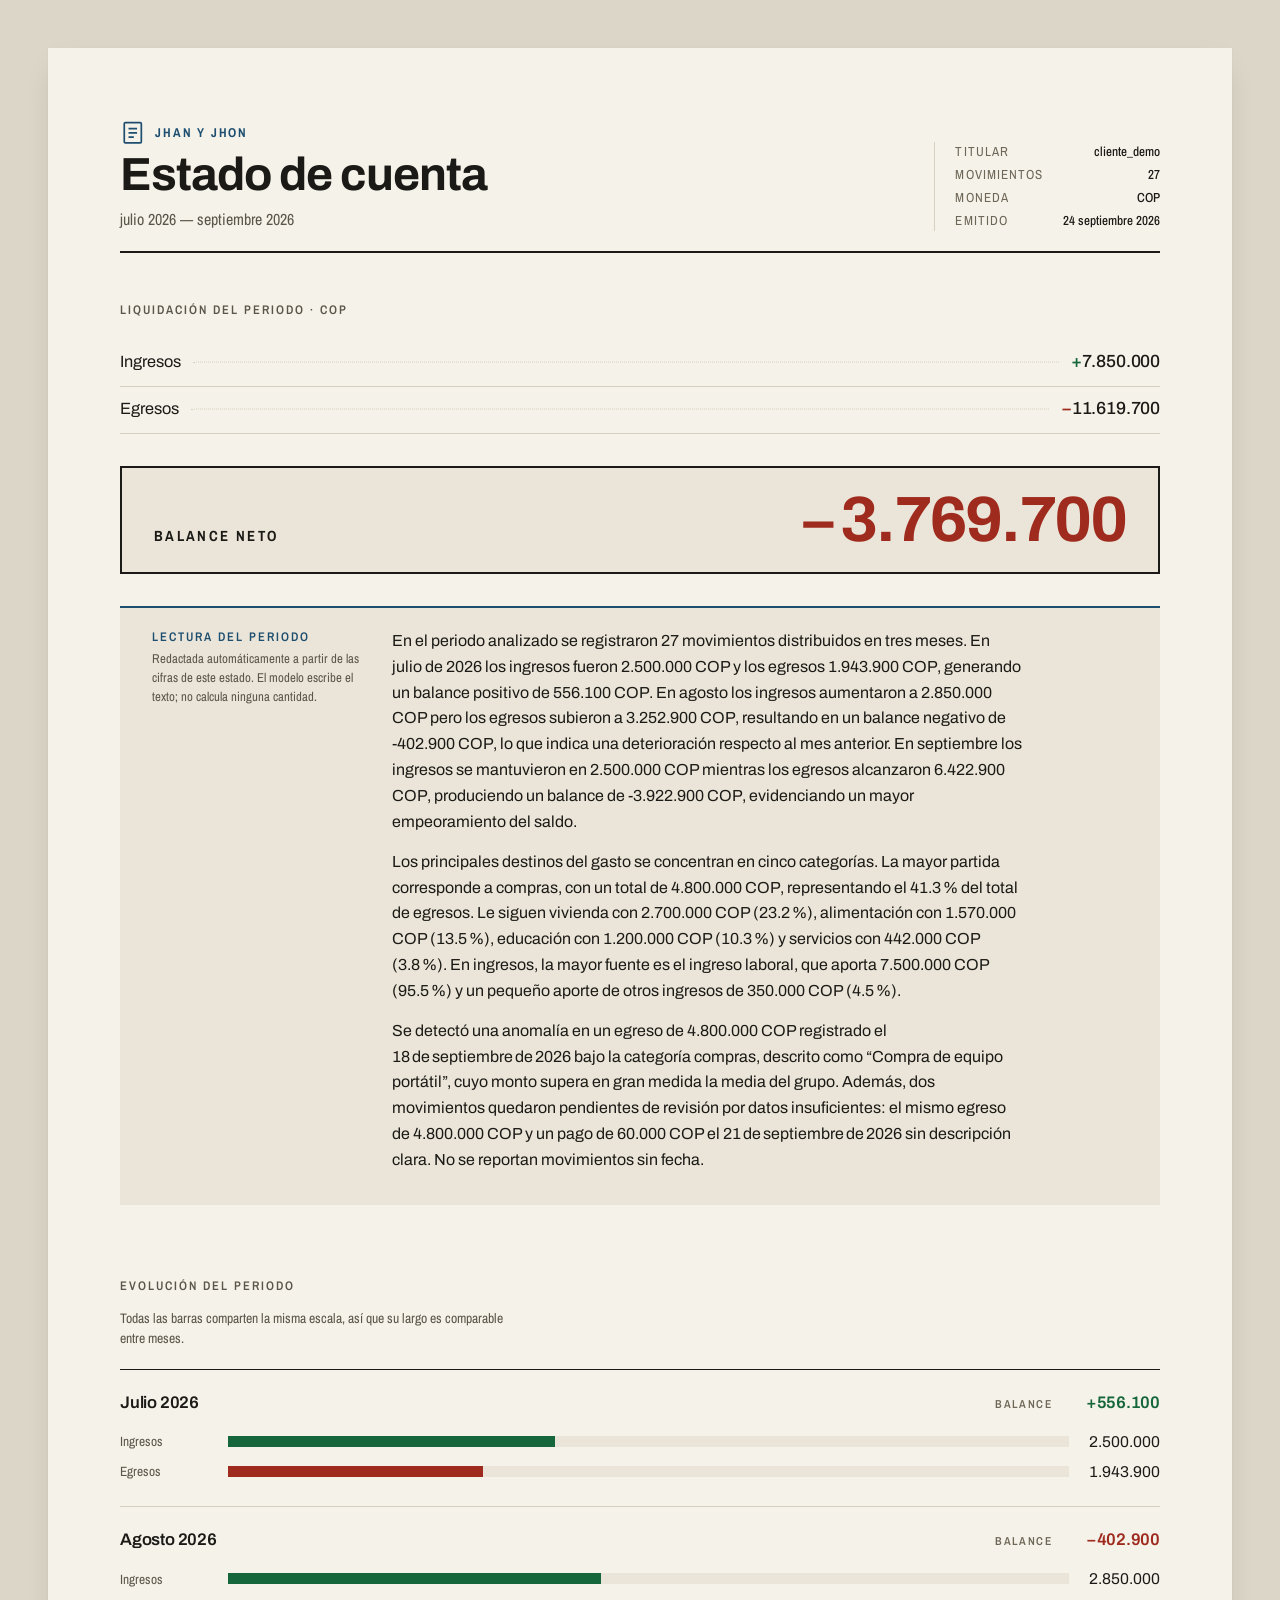
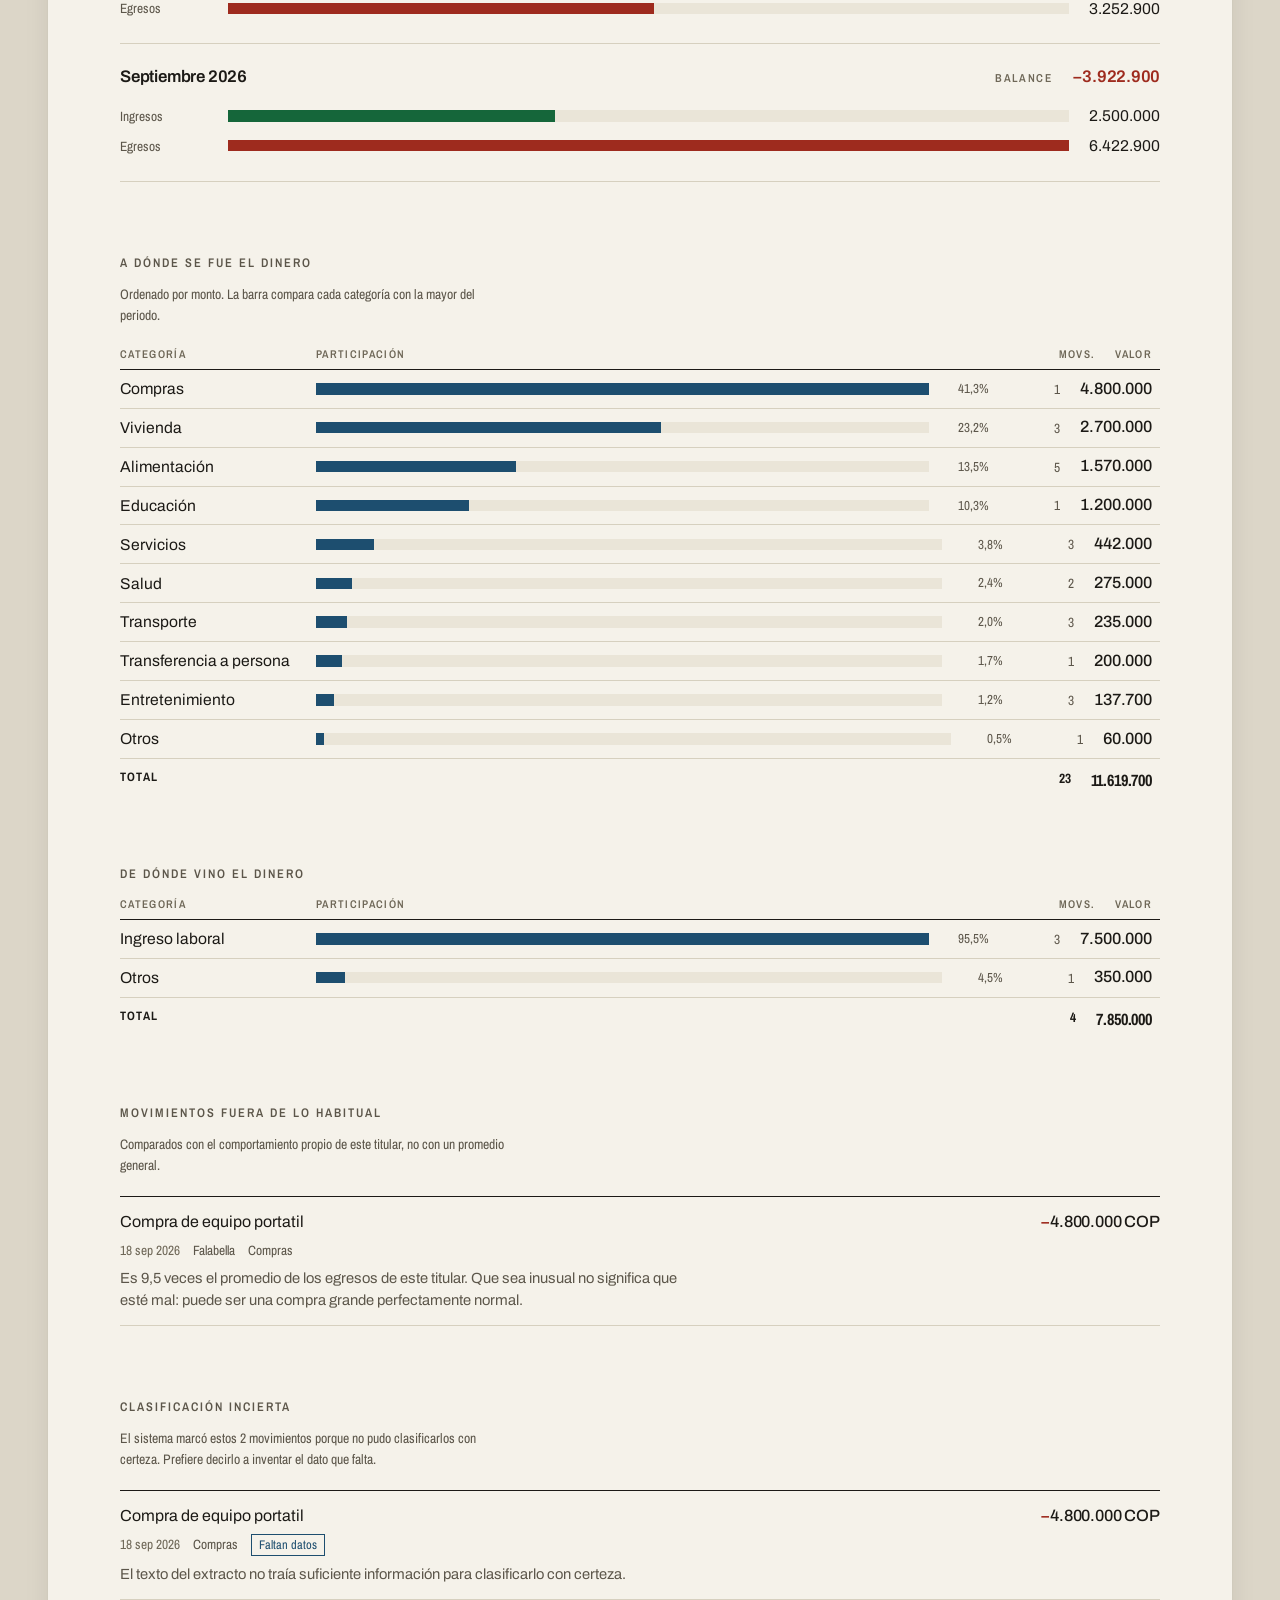
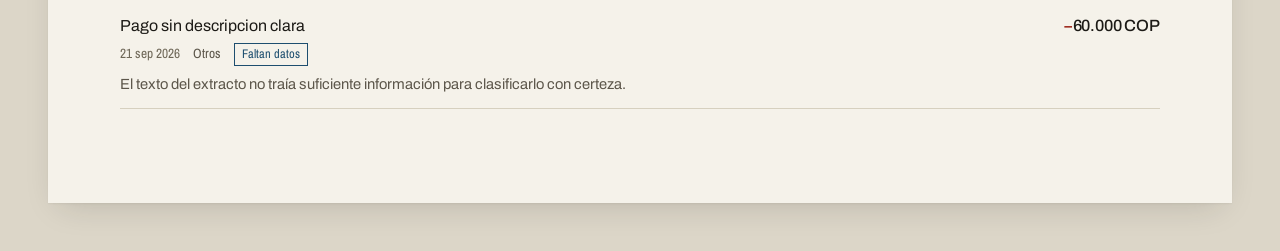
==== dashboard/index.html @ c342ce9b "Frontend con demo" ====
<!DOCTYPE html>
<html lang="es">
<head>
<meta charset="utf-8">
<meta name="viewport" content="width=device-width, initial-scale=1, viewport-fit=cover">
<title>Estado de cuenta · Jhan y Jhon</title>
<link rel="preconnect" href="https://fonts.googleapis.com">
<link rel="preconnect" href="https://fonts.gstatic.com" crossorigin>
<link href="https://fonts.googleapis.com/css2?family=Archivo:wght@400;500;600;700&family=Archivo+Narrow:wght@400;500;600;700&display=swap" rel="stylesheet">
<style>
:root{
  /* Papel y tinta: el mundo de la factura impresa */
  --papel:        #F5F2EA;
  --papel-banda:  #EAE5D8;
  --papel-borde:  #D6D0BF;
  --tinta:        #1C1A16;
  --tinta-media:  #5C564A;
  --tinta-suave:  #6E6757;
  --sello:        #1D4E6F;
  --escritorio:   #DCD6C8;

  /* Semántica del movimiento. Nunca va sola: siempre con signo. */
  --ingreso:      #15663A;
  --egreso:       #9E2B1E;

  --sombra-hoja: 0 1px 2px rgba(28,26,22,.06), 0 12px 32px -12px rgba(28,26,22,.18);

  --serie: 'Archivo', system-ui, sans-serif;
  --estrecha: 'Archivo Narrow', 'Archivo', system-ui, sans-serif;

  --paso-1: .75rem;
  --paso-2: 1.25rem;
  --paso-3: 2rem;
  --paso-4: 3rem;
  --paso-5: 4.5rem;
}

*,*::before,*::after{ box-sizing:border-box; }

.sr{
  position:absolute; width:1px; height:1px;
  padding:0; margin:-1px; overflow:hidden;
  clip:rect(0 0 0 0); white-space:nowrap; border:0;
}

html{ -webkit-text-size-adjust:100%; }

body{
  margin:0;
  background:var(--escritorio);
  color:var(--tinta);
  font-family:var(--serie);
  font-size:16px;
  line-height:1.5;
  font-variant-numeric:tabular-nums;
  -webkit-font-smoothing:antialiased;
}

/* Superficies del navegador: también son parte del diseño */
::selection{ background:var(--sello); color:var(--papel); }
:focus-visible{ outline:2px solid var(--sello); outline-offset:3px; }
@supports (scrollbar-color: auto){
  html{ scrollbar-color:var(--papel-borde) var(--escritorio); scrollbar-width:thin; }
}

/* ───────────────────────── La hoja ───────────────────────── */

.hoja{
  max-width:74rem;
  margin:0 auto;
  background:var(--papel);
  box-shadow:var(--sombra-hoja);
  padding:var(--paso-4) var(--paso-4) var(--paso-5);
  padding-top:calc(var(--paso-4) + env(safe-area-inset-top, 0px));
}

@media (min-width:60rem){
  body{ padding:var(--paso-4) var(--paso-3); }
  .hoja{ padding:var(--paso-5) var(--paso-5) calc(var(--paso-5) * 1.3); }
}

@media (max-width:40rem){
  .hoja{ padding:var(--paso-3) var(--paso-2) var(--paso-4); }
}

/* ───────────────────── Membrete ───────────────────── */

.membrete{
  display:flex;
  flex-wrap:wrap;
  gap:var(--paso-3);
  justify-content:space-between;
  align-items:flex-end;
  padding-bottom:var(--paso-2);
  border-bottom:2px solid var(--tinta);
}

.membrete__emisor{ min-width:0; }

.membrete__marca{
  display:flex;
  align-items:center;
  gap:.6rem;
  margin:0 0 .35rem;
}

.membrete__sello{
  width:1.6rem; height:1.6rem;
  flex:none;
  color:var(--sello);
}

.membrete__nombre{
  font-family:var(--estrecha);
  font-size:.8rem;
  font-weight:700;
  letter-spacing:.14em;
  text-transform:uppercase;
  color:var(--sello);
  margin:0;
}

.membrete__titulo{
  font-size:clamp(1.9rem, 1.2rem + 2.4vw, 2.9rem);
  font-weight:700;
  letter-spacing:-.022em;
  line-height:1.04;
  margin:0;
  text-wrap:balance;
}

.membrete__periodo{
  font-family:var(--estrecha);
  font-size:1rem;
  color:var(--tinta-media);
  margin:.45rem 0 0;
}

/* Bloque de datos del documento, como el recuadro de una factura real */
.documento{
  display:grid;
  grid-template-columns:auto auto;
  gap:.2rem var(--paso-2);
  font-family:var(--estrecha);
  font-size:.82rem;
  margin:0;
  border-left:1px solid var(--papel-borde);
  padding-left:var(--paso-2);
}

.documento dt{
  color:var(--tinta-suave);
  text-transform:uppercase;
  letter-spacing:.08em;
}

.documento dd{
  margin:0;
  text-align:right;
  font-weight:500;
  font-variant-numeric:tabular-nums;
}

@media (max-width:40rem){
  .membrete{ align-items:flex-start; gap:var(--paso-2); }
  .documento{ border-left:0; padding-left:0; border-top:1px solid var(--papel-borde); padding-top:.75rem; width:100%; grid-template-columns:auto 1fr; }
}

/* ───────────────────── Liquidación ───────────────────── */

.liquidacion{
  margin-top:var(--paso-4);
}

.liquidacion__titulo{
  font-family:var(--estrecha);
  font-size:.78rem;
  font-weight:600;
  letter-spacing:.16em;
  text-transform:uppercase;
  color:var(--tinta-media);
  margin:0 0 var(--paso-2);
}

.renglon{
  display:flex;
  align-items:baseline;
  gap:.75rem;
  padding:.62rem 0;
  border-bottom:1px solid var(--papel-borde);
}

.renglon__concepto{
  font-size:1.02rem;
  flex:none;
}

.renglon__guia{
  flex:1 1 auto;
  min-width:1.5rem;
  border-bottom:1px dotted var(--papel-borde);
  transform:translateY(-.28em);
}

.renglon__monto{
  flex:none;
  font-variant-numeric:tabular-nums;
  font-size:1.1rem;
  font-weight:500;
  letter-spacing:-.01em;
  white-space:nowrap;
}

.renglon__n{
  font-family:var(--estrecha);
  font-size:.78rem;
  color:var(--tinta-suave);
  flex:none;
}

.signo{ font-weight:600; }
.monto--ingreso .signo{ color:var(--ingreso); }
.monto--egreso  .signo{ color:var(--egreso); }

/* La caja del total: el gesto monumental de la factura */
.total{
  margin-top:var(--paso-3);
  border:2.5px solid var(--tinta);
  background:var(--papel-banda);
  padding:var(--paso-2) var(--paso-3);
  display:flex;
  flex-wrap:wrap;
  align-items:baseline;
  justify-content:space-between;
  gap:.5rem var(--paso-3);
}

.total__etiqueta{
  font-family:var(--estrecha);
  font-size:.92rem;
  font-weight:700;
  letter-spacing:.16em;
  text-transform:uppercase;
  margin:0;
}

.total__cifra{
  font-size:clamp(2.4rem, 1.2rem + 4.4vw, 4rem);
  font-weight:700;
  letter-spacing:-.035em;
  line-height:1;
  font-variant-numeric:tabular-nums;
  white-space:nowrap;
  margin:0;
}

.total__cifra .signo{ margin-right:.06em; }
.total--positivo .total__cifra{ color:var(--ingreso); }
.total--negativo .total__cifra{ color:var(--egreso); }

.total__nota{
  flex-basis:100%;
  font-family:var(--estrecha);
  font-size:.84rem;
  color:var(--tinta-media);
  margin:.35rem 0 0;
}

@media (max-width:40rem){
  .total{ padding:var(--paso-2); }
  .renglon__concepto{ font-size:.95rem; }
  .renglon__monto{ font-size:1rem; }
}

/* Muy estrecho: la cifra no cabe junto a su etiqueta, así que se apila a
   propósito en vez de envolver y quedar empujada a la derecha. */
@media (max-width:30rem){
  .total{ flex-direction:column; align-items:flex-start; gap:.35rem; }
  .renglon__n{ display:none; }
}

/* ───────────────────── Desglose por categoría ───────────────────── */

.bloque{ margin-top:var(--paso-5); }

.bloque__titulo{
  font-family:var(--estrecha);
  font-size:.78rem;
  font-weight:600;
  letter-spacing:.16em;
  text-transform:uppercase;
  color:var(--tinta-media);
  margin:0 0 var(--paso-1);
}

.bloque__nota{
  font-family:var(--estrecha);
  font-size:.86rem;
  color:var(--tinta-media);
  margin:0 0 var(--paso-2);
  max-width:64ch;
}

.detalle{ --cols:minmax(7.5rem,11rem) 1fr 3.2rem auto; }

/* Encabezado de columnas: el recurso con el que una factura evita repetir la
   unidad en cada renglón. */
.detalle__encabezado{
  display:grid;
  grid-template-columns:var(--cols);
  align-items:end;
  column-gap:var(--paso-2);
  padding:0 .5rem .4rem 0;
  border-bottom:1px solid var(--tinta);
  font-family:var(--estrecha);
  font-size:.7rem;
  font-weight:600;
  letter-spacing:.12em;
  text-transform:uppercase;
  color:var(--tinta-suave);
}

.detalle__encabezado span:nth-child(3),
.detalle__encabezado span:nth-child(4){ text-align:right; }

.detalle__fila{
  display:grid;
  grid-template-columns:var(--cols);
  align-items:center;
  column-gap:var(--paso-2);
  padding:.42rem .5rem;
  padding-left:0;
  border-bottom:1px solid var(--papel-borde);
  transition:background-color .12s ease-out;
}

.detalle__fila:hover{ background:var(--papel-banda); }

.detalle__nombre{
  font-size:.98rem;
  min-width:0;
  overflow-wrap:break-word;
}

.detalle__medida{
  display:flex;
  align-items:center;
  gap:.6rem;
  min-width:0;
}

/* Barra impresa: extremos rectos, tinta sólida. Una factura no redondea. */
.barra{
  flex:1 1 auto;
  height:.72rem;
  background:var(--papel-banda);
  min-width:2rem;
}

.barra__relleno{
  display:block;
  height:100%;
  background:var(--sello);
}

.detalle__pct{
  font-family:var(--estrecha);
  font-size:.82rem;
  color:var(--tinta-media);
  font-variant-numeric:tabular-nums;
  flex:none;
  width:3.2rem;
  text-align:right;
}

.detalle__n{
  text-align:right;
  font-family:var(--estrecha);
  font-size:.84rem;
  color:var(--tinta-media);
  font-variant-numeric:tabular-nums;
}

.detalle__monto{
  text-align:right;
  white-space:nowrap;
  font-variant-numeric:tabular-nums;
  font-size:1.02rem;
  font-weight:500;
  letter-spacing:-.01em;
}

.detalle__total{
  display:grid;
  grid-template-columns:var(--cols);
  column-gap:var(--paso-2);
  padding:.6rem .5rem 0 0;
  font-family:var(--estrecha);
  font-weight:700;
  letter-spacing:.1em;
  text-transform:uppercase;
  font-size:.76rem;
}

.detalle__total span:nth-child(3){
  text-align:right;
  font-variant-numeric:tabular-nums;
  letter-spacing:0;
  font-size:.84rem;
}

.detalle__total span:last-child{
  text-align:right;
  font-variant-numeric:tabular-nums;
  letter-spacing:-.01em;
  text-transform:none;
  font-size:1.02rem;
}

@media (max-width:48rem){
  .detalle{ --cols:1fr auto; }
  .detalle__encabezado span:nth-child(2),
  .detalle__encabezado span:nth-child(3){ display:none; }
  .detalle__fila{ row-gap:.35rem; padding:.55rem .5rem .55rem 0; }
  .detalle__medida{ grid-column:1 / -1; order:3; }
  .detalle__nombre{ order:1; }
  .detalle__monto{ order:2; }
  .detalle__n{ display:none; }
  .detalle__total span:nth-child(2),
  .detalle__total span:nth-child(3){ display:none; }
}

/* ───────────────── Lectura redactada por el modelo ───────────────── */

.lectura{
  margin-top:var(--paso-3);
  background:var(--papel-banda);
  border-top:2px solid var(--sello);
  padding:var(--paso-2) var(--paso-3) var(--paso-3);
}

.lectura__titulo{
  font-family:var(--estrecha);
  font-size:.78rem;
  font-weight:600;
  letter-spacing:.16em;
  text-transform:uppercase;
  color:var(--sello);
  margin:0 0 .15rem;
}

.lectura__origen{
  font-family:var(--estrecha);
  font-size:.8rem;
  color:var(--tinta-media);
  margin:0 0 var(--paso-2);
  max-width:70ch;
}

.lectura__cuerpo p{
  margin:0 0 .85rem;
  max-width:70ch;
  line-height:1.62;
}

.lectura__cuerpo p:last-child{ margin-bottom:0; }

/* El texto se queda en su medida de lectura; el encabezado ocupa la columna
   que sobra en vez de dejar media banda vacía. */
@media (min-width:60rem){
  .lectura{
    display:grid;
    grid-template-columns:13rem 1fr;
    /* La tercera fila absorbe el alto sobrante: sin ella la nota de
       procedencia se separa de su título al estirarse el cuerpo. */
    grid-template-rows:auto auto 1fr;
    column-gap:var(--paso-3);
  }
  .lectura__titulo{ grid-column:1; grid-row:1; }
  .lectura__origen{ grid-column:1; grid-row:2; margin-bottom:0; }
  .lectura__cuerpo{ grid-column:2; grid-row:1 / -1; }
}

@media (max-width:40rem){
  .lectura{ padding:var(--paso-2); }
}

/* ───────────────── Lo que conviene revisar ───────────────── */

.marcado{
  border-top:1px solid var(--tinta);
}

.marcado__item{
  display:grid;
  grid-template-columns:1fr auto;
  gap:.3rem var(--paso-2);
  padding:.85rem 0;
  border-bottom:1px solid var(--papel-borde);
}

.marcado__desc{
  font-size:1rem;
  margin:0;
  min-width:0;
  overflow-wrap:break-word;
}

.marcado__monto{
  font-variant-numeric:tabular-nums;
  font-size:1.02rem;
  font-weight:500;
  white-space:nowrap;
  text-align:right;
  letter-spacing:-.01em;
}

.marcado__monto--ingreso .signo{ color:var(--ingreso); }
.marcado__monto--egreso .signo{ color:var(--egreso); }

.marcado__meta{
  grid-column:1 / -1;
  display:flex;
  flex-wrap:wrap;
  align-items:baseline;
  gap:.35rem .8rem;
  font-family:var(--estrecha);
  font-size:.84rem;
  color:var(--tinta-media);
}

.marcado__fecha{
  font-variant-numeric:tabular-nums;
  color:var(--tinta-suave);
}

.motivo{
  display:inline-block;
  border:1px solid var(--sello);
  color:var(--sello);
  padding:.06rem .45rem;
  font-size:.78rem;
  line-height:1.5;
}

.marcado__razon{
  grid-column:1 / -1;
  margin:.15rem 0 0;
  font-size:.92rem;
  color:var(--tinta-media);
  max-width:70ch;
}

/* ───────────────────── Evolución por periodo ───────────────────── */

.evolucion{ border-top:1px solid var(--tinta); }

.periodo{
  padding:var(--paso-2) 0;
  border-bottom:1px solid var(--papel-borde);
}

.periodo__cab{
  display:flex;
  flex-wrap:wrap;
  align-items:baseline;
  justify-content:space-between;
  gap:.3rem var(--paso-2);
  margin-bottom:.7rem;
}

.periodo__mes{
  font-size:1.05rem;
  font-weight:600;
  letter-spacing:-.012em;
  margin:0;
  text-transform:capitalize;
}

.periodo__balance{
  margin:0;
  font-variant-numeric:tabular-nums;
  font-size:1.05rem;
  font-weight:600;
  letter-spacing:-.015em;
  white-space:nowrap;
}

.periodo__balance small{
  font-family:var(--estrecha);
  font-size:.72rem;
  font-weight:600;
  letter-spacing:.12em;
  text-transform:uppercase;
  color:var(--tinta-suave);
  margin-right:.5rem;
}

/* Ancho fijo para la cifra: sin esto la etiqueta BALANCE se desplaza de un mes
   a otro según cuántos dígitos tenga el número. */
.periodo__cifra{
  display:inline-block;
  min-width:10ch;
  text-align:right;
}

.periodo__balance--positivo{ color:var(--ingreso); }
.periodo__balance--negativo{ color:var(--egreso); }

.periodo__linea{
  display:grid;
  grid-template-columns:5.5rem 1fr auto;
  align-items:center;
  column-gap:var(--paso-2);
  padding:.2rem 0;
}

.periodo__etiqueta{
  font-family:var(--estrecha);
  font-size:.84rem;
  color:var(--tinta-media);
}

.periodo__valor{
  font-variant-numeric:tabular-nums;
  font-size:.98rem;
  white-space:nowrap;
  text-align:right;
}

.barra__relleno--ingreso{ background:var(--ingreso); }
.barra__relleno--egreso{ background:var(--egreso); }

@media (max-width:34rem){
  .periodo__linea{ grid-template-columns:4.4rem 1fr auto; column-gap:.7rem; }
  .periodo__valor{ font-size:.9rem; }
  .periodo__etiqueta{ font-size:.78rem; }
}

/* ───────────────────── Estados ───────────────────── */

.aviso{
  max-width:44rem;
  margin:var(--paso-5) auto;
  background:var(--papel);
  border:1px solid var(--papel-borde);
  border-top:3px solid var(--sello);
  padding:var(--paso-3);
  box-shadow:var(--sombra-hoja);
}

.aviso h2{
  font-size:1.15rem;
  margin:0 0 .6rem;
  letter-spacing:-.015em;
}

.aviso p{ margin:0 0 .8rem; color:var(--tinta-media); max-width:68ch; }
.aviso p:last-child{ margin-bottom:0; }

.aviso code{
  font-family:var(--estrecha);
  background:var(--papel-banda);
  border:1px solid var(--papel-borde);
  padding:.14em .45em;
  font-size:.92em;
  white-space:nowrap;
}

.cargando{
  display:flex;
  align-items:center;
  gap:.7rem;
  font-family:var(--estrecha);
  color:var(--tinta-media);
  padding:var(--paso-5) 0;
  justify-content:center;
}

.cargando::before{
  content:"";
  width:.9rem; height:.9rem;
  border:2px solid var(--papel-borde);
  border-top-color:var(--sello);
  border-radius:50%;
  animation:girar .7s linear infinite;
}

@keyframes girar{ to{ transform:rotate(360deg); } }

/* Entrada: un solo momento, desde un estado ya visible */
.hoja{ animation:asentar .5s cubic-bezier(.16,1,.3,1) both; }
@keyframes asentar{
  from{ opacity:.4; transform:translateY(6px); }
  to{ opacity:1; transform:none; }
}

@media (prefers-reduced-motion:reduce){
  *,*::before,*::after{ animation-duration:.01ms !important; animation-iteration-count:1 !important; transition-duration:.01ms !important; }
}
</style>
</head>
<body>
<!--
  THESIS: El estado de cuenta como la factura mensual que el titular ya sabe leer.
  Rechaza la rejilla de tarjetas de KPI flotantes y la dona de categorías.
  OWN-WORLD: Papel cálido sobre escritorio, tinta oficial, sello azul de membrete,
  cajas reguladas con guías punteadas, Archivo y Archivo Narrow, cifras tabulares,
  caja del total con borde grueso.
  STORY: El titular ve la aritmética del periodo resolverse en un balance, luego a
  dónde se fue el dinero, y por último qué no pudo clasificar el sistema.
  FIRST VIEWPORT: Membrete con titular y periodo sobre regla gruesa; la liquidación
  plantea ingresos menos egresos como resta visible y desemboca en la caja del
  balance a escala monumental.
  FORM: La Factura, candidato 1 de mi lista ordenada, fijado por el usuario sobre el
  candidato 3 del roll; seed 9141aa27.
  FINISH: unreviewed and undocumented is unfinished; this build ends with the finish
  review, the verdict, DESIGN.md, and every shipping raster carrying its provenance
-->

<div id="raiz">
  <p class="cargando">Cargando estado de cuenta…</p>
</div>

<script>
const FORMATO = new Intl.NumberFormat('es-CO', { maximumFractionDigits: 0 });
const MESES = ['enero','febrero','marzo','abril','mayo','junio','julio','agosto','septiembre','octubre','noviembre','diciembre'];

const nombrarPeriodo = (clave) => {
  if (clave === 'sin_fecha') return 'sin fecha';
  const [anio, mes] = clave.split('-');
  return mes ? `${MESES[Number(mes) - 1]} ${anio}` : anio;
};

const rangoPeriodos = (periodos) => {
  const fechados = periodos.filter(p => p.periodo !== 'sin_fecha').map(p => p.periodo).sort();
  if (!fechados.length) return 'Sin periodo fechado';
  const inicio = nombrarPeriodo(fechados[0]);
  const fin = nombrarPeriodo(fechados[fechados.length - 1]);
  return inicio === fin ? inicio : `${inicio} — ${fin}`;
};

const escapar = (valor) => String(valor ?? '').replace(/[&<>"']/g, (c) => (
  { '&':'&amp;', '<':'&lt;', '>':'&gt;', '"':'&quot;', "'":'&#39;' }[c]
));

// Las categorías llegan en el formato del pipeline; aquí se leen en español.
const CATEGORIAS = {
  alimentacion: 'Alimentación',
  transporte: 'Transporte',
  entretenimiento: 'Entretenimiento',
  vivienda: 'Vivienda',
  salud: 'Salud',
  educacion: 'Educación',
  compras: 'Compras',
  servicios: 'Servicios',
  transferencia_persona: 'Transferencia a persona',
  ingreso_laboral: 'Ingreso laboral',
  otros: 'Otros'
};

const nombrarCategoria = (clave) => CATEGORIAS[clave] ?? String(clave ?? '—').replace(/_/g, ' ');

const PORCENTAJE = new Intl.NumberFormat('es-CO', { minimumFractionDigits: 1, maximumFractionDigits: 1 });

/*
  Los motivos llegan con la clave técnica del pipeline. "datos_insuficientes"
  no le dice nada al titular, así que cada uno se traduce a una etiqueta corta
  y a una explicación de qué pasó en realidad.
*/
const MOTIVOS = {
  datos_insuficientes: {
    etiqueta: 'Faltan datos',
    razon: 'El texto del extracto no traía suficiente información para clasificarlo con certeza.'
  },
  moneda_no_especificada: {
    etiqueta: 'Moneda sin especificar',
    razon: 'El movimiento no decía en qué moneda estaba, así que no se asumió ninguna.'
  },
  formato_numerico_ambiguo: {
    etiqueta: 'Monto ambiguo',
    razon: 'El número podía leerse de más de una forma (por ejemplo, si el punto separaba miles o decimales).'
  },
  posible_duplicado: {
    etiqueta: 'Posible repetido',
    razon: 'Aparece otro movimiento casi idéntico en el mismo extracto. No se eliminó ninguno: puede que ambos sean reales.'
  },
  posible_intento_de_manipulacion: {
    etiqueta: 'Texto sospechoso',
    razon: 'El texto contenía instrucciones dirigidas al sistema. Se ignoraron y solo se analizó el movimiento.'
  }
};

const leerMotivos = (cadena) => String(cadena ?? '')
  .split(',')
  .map(m => m.trim())
  .filter(Boolean)
  .map(clave => MOTIVOS[clave] ?? { etiqueta: clave.replace(/_/g, ' '), razon: '' });

const fechaCorta = (iso) => {
  if (!iso) return 'Sin fecha';
  const [anio, mes, dia] = iso.split('-');
  return `${Number(dia)} ${MESES[Number(mes) - 1]?.slice(0, 3) ?? ''} ${anio}`;
};

// La contraparte cambia de campo según el tipo: en un egreso es el
// destinatario, en un ingreso el remitente. El otro campo lleva al titular
// enmascarado, así que elegir mal mostraría asteriscos en media tabla.
const contraparte = (m) => (m.tipo === 'ingreso' ? m.nombre_remitente : m.nombre_destinatario) || m.entidad || null;

const cifra = (monto, signo) => `<span class="signo">${signo}</span>${FORMATO.format(Math.abs(monto))}`;

function renglon(concepto, monto, signo, clase, n) {
  return `
    <div class="renglon">
      <span class="renglon__concepto">${escapar(concepto)}</span>
      ${n != null ? `<span class="renglon__n">${n} ${n === 1 ? 'movimiento' : 'movimientos'}</span>` : ''}
      <span class="renglon__guia" aria-hidden="true"></span>
      <span class="renglon__monto ${clase}">${cifra(monto, signo)}</span>
    </div>`;
}

function liquidacion(total, moneda, sinFecha) {
  const positivo = total.balance >= 0;
  const nota = sinFecha
    ? `${sinFecha} ${sinFecha === 1 ? 'movimiento quedó' : 'movimientos quedaron'} fuera del análisis por periodo: no traen fecha. Sus montos sí están sumados arriba.`
    : '';

  return `
    <section class="liquidacion" aria-labelledby="tit-liquidacion">
      <h2 class="liquidacion__titulo" id="tit-liquidacion">Liquidación del periodo · ${escapar(moneda)}</h2>
      ${renglon('Ingresos', total.ingresos, '+', 'monto--ingreso')}
      ${renglon('Egresos', total.egresos, '−', 'monto--egreso')}
      <div class="total ${positivo ? 'total--positivo' : 'total--negativo'}">
        <h3 class="total__etiqueta">Balance neto</h3>
        <p class="total__cifra">${cifra(total.balance, positivo ? '+' : '−')}</p>
        ${nota ? `<p class="total__nota">${escapar(nota)}</p>` : ''}
      </div>
    </section>`;
}

/*
  Barras de una sola tinta a propósito: las diez categorías se distinguen por su
  nombre, no por color. Diez tonos distintos no codificarían nada que la etiqueta
  no diga ya, y dejarían verde y rojo sin su único significado, que es la
  dirección del movimiento. El ancho es proporcional al mayor del grupo.
*/
function desglose(categorias, titulo, nota, idTitulo) {
  if (!categorias?.length) return '';

  const mayor = Math.max(...categorias.map(c => c.total));
  const suma = categorias.reduce((acc, c) => acc + c.total, 0);

  const filas = categorias.map((c) => {
    const ancho = mayor > 0 ? (c.total / mayor) * 100 : 0;
    const pct = c.porcentaje != null ? `${PORCENTAJE.format(c.porcentaje)}%` : '';
    return `
      <div class="detalle__fila">
        <span class="detalle__nombre">${escapar(nombrarCategoria(c.categoria))}</span>
        <span class="detalle__medida">
          <span class="barra" role="img" aria-label="${escapar(pct)} del total">
            <span class="barra__relleno" style="width:${ancho.toFixed(2)}%"></span>
          </span>
          <span class="detalle__pct">${escapar(pct)}</span>
        </span>
        <span class="detalle__n">${c.n_movimientos}<span class="sr"> ${c.n_movimientos === 1 ? 'movimiento' : 'movimientos'}</span></span>
        <span class="detalle__monto">${FORMATO.format(c.total)}</span>
      </div>`;
  }).join('');

  const totalMovs = categorias.reduce((acc, c) => acc + c.n_movimientos, 0);

  return `
    <section class="bloque" aria-labelledby="${idTitulo}">
      <h2 class="bloque__titulo" id="${idTitulo}">${escapar(titulo)}</h2>
      ${nota ? `<p class="bloque__nota">${escapar(nota)}</p>` : ''}
      <div class="detalle">
        <div class="detalle__encabezado" aria-hidden="true">
          <span>Categoría</span>
          <span>Participación</span>
          <span>Movs.</span>
          <span>Valor</span>
        </div>
        ${filas}
        <div class="detalle__total">
          <span>Total</span>
          <span></span>
          <span>${totalMovs}</span>
          <span>${FORMATO.format(suma)}</span>
        </div>
      </div>
    </section>`;
}

/*
  Las barras comparten una escala única entre todos los meses: si cada periodo
  se escalara a su propio máximo, meses muy distintos se verían iguales.
  Ingresos y egresos llevan etiqueta escrita, así que la identidad nunca depende
  solo del color y no hace falta una caja de leyenda aparte.
*/
function evolucion(periodos, moneda) {
  const propios = periodos.filter(p => p.moneda === moneda);
  if (propios.length < 2) return '';

  const tope = Math.max(...propios.flatMap(p => [p.ingresos, p.egresos]));

  const linea = (etiqueta, monto, clase, contexto) => {
    const ancho = tope > 0 ? (monto / tope) * 100 : 0;
    return `
      <div class="periodo__linea">
        <span class="periodo__etiqueta">${etiqueta}</span>
        <span class="barra" role="img" aria-label="${etiqueta} de ${contexto}: ${FORMATO.format(monto)} ${escapar(moneda)}">
          <span class="barra__relleno barra__relleno--${clase}" style="width:${ancho.toFixed(2)}%"></span>
        </span>
        <span class="periodo__valor">${FORMATO.format(monto)}</span>
      </div>`;
  };

  const bloques = propios.map((p) => {
    const nombre = nombrarPeriodo(p.periodo);
    const positivo = p.balance >= 0;
    return `
      <article class="periodo">
        <header class="periodo__cab">
          <h3 class="periodo__mes">${escapar(nombre)}</h3>
          <p class="periodo__balance ${positivo ? 'periodo__balance--positivo' : 'periodo__balance--negativo'}">
            <small>Balance</small><span class="periodo__cifra"><span class="signo">${positivo ? '+' : '−'}</span>${FORMATO.format(Math.abs(p.balance))}</span>
          </p>
        </header>
        ${linea('Ingresos', p.ingresos, 'ingreso', nombre)}
        ${linea('Egresos', p.egresos, 'egreso', nombre)}
      </article>`;
  }).join('');

  return `
    <section class="bloque" aria-labelledby="tit-evolucion">
      <h2 class="bloque__titulo" id="tit-evolucion">Evolución del periodo</h2>
      <p class="bloque__nota">Todas las barras comparten la misma escala, así que su largo es comparable entre meses.</p>
      <div class="evolucion">${bloques}</div>
    </section>`;
}

function lectura(texto) {
  if (!texto) return '';
  const parrafos = texto.split(/\n\s*\n/).map(p => p.trim()).filter(Boolean);

  return `
    <section class="lectura" aria-labelledby="tit-lectura">
      <h2 class="lectura__titulo" id="tit-lectura">Lectura del periodo</h2>
      <p class="lectura__origen">Redactada automáticamente a partir de las cifras de este estado. El modelo escribe el texto; no calcula ninguna cantidad.</p>
      <div class="lectura__cuerpo">${parrafos.map(p => `<p>${escapar(p)}</p>`).join('')}</div>
    </section>`;
}

function itemMarcado(m, extra) {
  const esIngreso = m.tipo === 'ingreso';
  const quien = contraparte(m);
  const motivos = leerMotivos(m.motivo_revision);

  return `
    <div class="marcado__item">
      <p class="marcado__desc">${escapar(m.descripcion || 'Movimiento sin descripción')}</p>
      <span class="marcado__monto ${esIngreso ? 'marcado__monto--ingreso' : 'marcado__monto--egreso'}">
        <span class="signo">${esIngreso ? '+' : '−'}</span>${FORMATO.format(Math.abs(m.monto ?? 0))}${m.moneda ? ' ' + escapar(m.moneda) : ''}
      </span>
      <div class="marcado__meta">
        <span class="marcado__fecha">${escapar(fechaCorta(m.fecha))}</span>
        ${quien ? `<span>${escapar(quien)}</span>` : ''}
        ${m.categoria ? `<span>${escapar(nombrarCategoria(m.categoria))}</span>` : ''}
        ${motivos.map(mo => `<span class="motivo">${escapar(mo.etiqueta)}</span>`).join('')}
      </div>
      ${extra ? `<p class="marcado__razon">${extra}</p>`
              : motivos.filter(mo => mo.razon).map(mo => `<p class="marcado__razon">${escapar(mo.razon)}</p>`).join('')}
    </div>`;
}

function inusuales(anomalias) {
  if (!anomalias?.length) return '';

  const items = anomalias.map((a) => {
    const razon = `Es ${escapar(String(a.veces_la_media).replace('.', ','))} veces el promedio de los ${a.tipo === 'ingreso' ? 'ingresos' : 'egresos'} de este titular. Que sea inusual no significa que esté mal: puede ser una compra grande perfectamente normal.`;
    return itemMarcado({ ...a, motivo_revision: null }, razon);
  }).join('');

  return `
    <section class="bloque" aria-labelledby="tit-inusuales">
      <h2 class="bloque__titulo" id="tit-inusuales">Movimientos fuera de lo habitual</h2>
      <p class="bloque__nota">Comparados con el comportamiento propio de este titular, no con un promedio general.</p>
      <div class="marcado">${items}</div>
    </section>`;
}

function paraRevision(movimientos) {
  if (!movimientos?.length) {
    return `
      <section class="bloque" aria-labelledby="tit-revision">
        <h2 class="bloque__titulo" id="tit-revision">Clasificación incierta</h2>
        <p class="bloque__nota">Ningún movimiento de este periodo quedó pendiente de revisión: el sistema pudo clasificarlos todos con la información disponible.</p>
      </section>`;
  }

  return `
    <section class="bloque" aria-labelledby="tit-revision">
      <h2 class="bloque__titulo" id="tit-revision">Clasificación incierta</h2>
      <p class="bloque__nota">El sistema marcó ${movimientos.length === 1 ? 'este movimiento' : `estos ${movimientos.length} movimientos`} porque no pudo clasificarlos con certeza. Prefiere decirlo a inventar el dato que falta.</p>
      <div class="marcado">${movimientos.map(m => itemMarcado(m)).join('')}</div>
    </section>`;
}

function membrete(datos, total) {
  const generado = new Date(datos.generado);
  const fechaLegible = `${generado.getDate()} ${MESES[generado.getMonth()]} ${generado.getFullYear()}`;

  return `
    <header class="membrete">
      <div class="membrete__emisor">
        <div class="membrete__marca">
          <svg class="membrete__sello" viewBox="0 0 24 24" fill="none" stroke="currentColor" stroke-width="1.6" aria-hidden="true">
            <rect x="4" y="2.5" width="16" height="19" rx="1"/>
            <path d="M8 8h8M8 12h8M8 16h5"/>
          </svg>
          <p class="membrete__nombre">Jhan y Jhon</p>
        </div>
        <h1 class="membrete__titulo">Estado de cuenta</h1>
        <p class="membrete__periodo">${escapar(rangoPeriodos(datos.periodos))}</p>
      </div>
      <dl class="documento">
        <dt>Titular</dt><dd>${escapar(datos.cliente_id)}</dd>
        <dt>Movimientos</dt><dd>${total.n_movimientos}</dd>
        <dt>Moneda</dt><dd>${escapar(datos.moneda_principal ?? '—')}</dd>
        <dt>Emitido</dt><dd>${escapar(fechaLegible)}</dd>
      </dl>
    </header>`;
}

function avisoOtrasMonedas(totales) {
  if (totales.length < 2) return '';
  const otras = totales.slice(1).map(t => t.moneda).join(', ');
  return `<p class="total__nota">Este estado liquida ${escapar(totales[0].moneda)}. Hay movimientos en ${escapar(otras)} que no se suman aquí: mezclar monedas daría una cifra sin significado.</p>`;
}

function render(datos) {
  const total = datos.totales?.[0];
  if (!total) return mostrarAviso('Sin movimientos', '<p>Este estado de cuenta no tiene movimientos para mostrar.</p>');

  document.getElementById('raiz').innerHTML = `
    <main class="hoja">
      ${membrete(datos, total)}
      ${liquidacion(total, total.moneda, datos.movimientos_sin_fecha)}
      ${avisoOtrasMonedas(datos.totales)}
      ${lectura(datos.resumen_texto)}
      ${evolucion(datos.periodos, total.moneda)}
      ${desglose(datos.categorias_egreso, 'A dónde se fue el dinero', 'Ordenado por monto. La barra compara cada categoría con la mayor del periodo.', 'tit-egresos')}
      ${desglose(datos.categorias_ingreso, 'De dónde vino el dinero', null, 'tit-ingresos')}
      ${inusuales(datos.anomalias)}
      ${paraRevision(datos.para_revision)}
    </main>`;

  document.title = `Estado de cuenta · ${datos.cliente_id} · Jhan y Jhon`;
}

function mostrarAviso(titulo, cuerpoHtml) {
  document.getElementById('raiz').innerHTML = `
    <div class="aviso">
      <h2>${escapar(titulo)}</h2>
      ${cuerpoHtml}
    </div>`;
}

fetch('./datos.json', { cache: 'no-store' })
  .then((respuesta) => {
    if (!respuesta.ok) throw new Error(`El servidor respondió ${respuesta.status}`);
    return respuesta.json();
  })
  .then(render)
  .catch((error) => {
    const esProtocoloArchivo = location.protocol === 'file:';
    mostrarAviso(
      esProtocoloArchivo ? 'Hace falta servir la página' : 'No se pudo leer datos.json',
      esProtocoloArchivo
        ? `<p>El navegador bloquea la lectura de archivos locales cuando la página se abre con doble clic. Sirve la carpeta y ábrela desde ahí:</p>
           <p><code>cd dashboard &amp;&amp; python -m http.server 8000</code></p>
           <p>Luego entra a <code>http://localhost:8000</code>.</p>`
        : `<p>${escapar(error.message)}.</p>
           <p>Genera el archivo con <code>python main.py --exportar --cliente cliente_demo</code> desde la carpeta <code>Makers</code>.</p>`
    );
  });
</script>
</body>
</html>
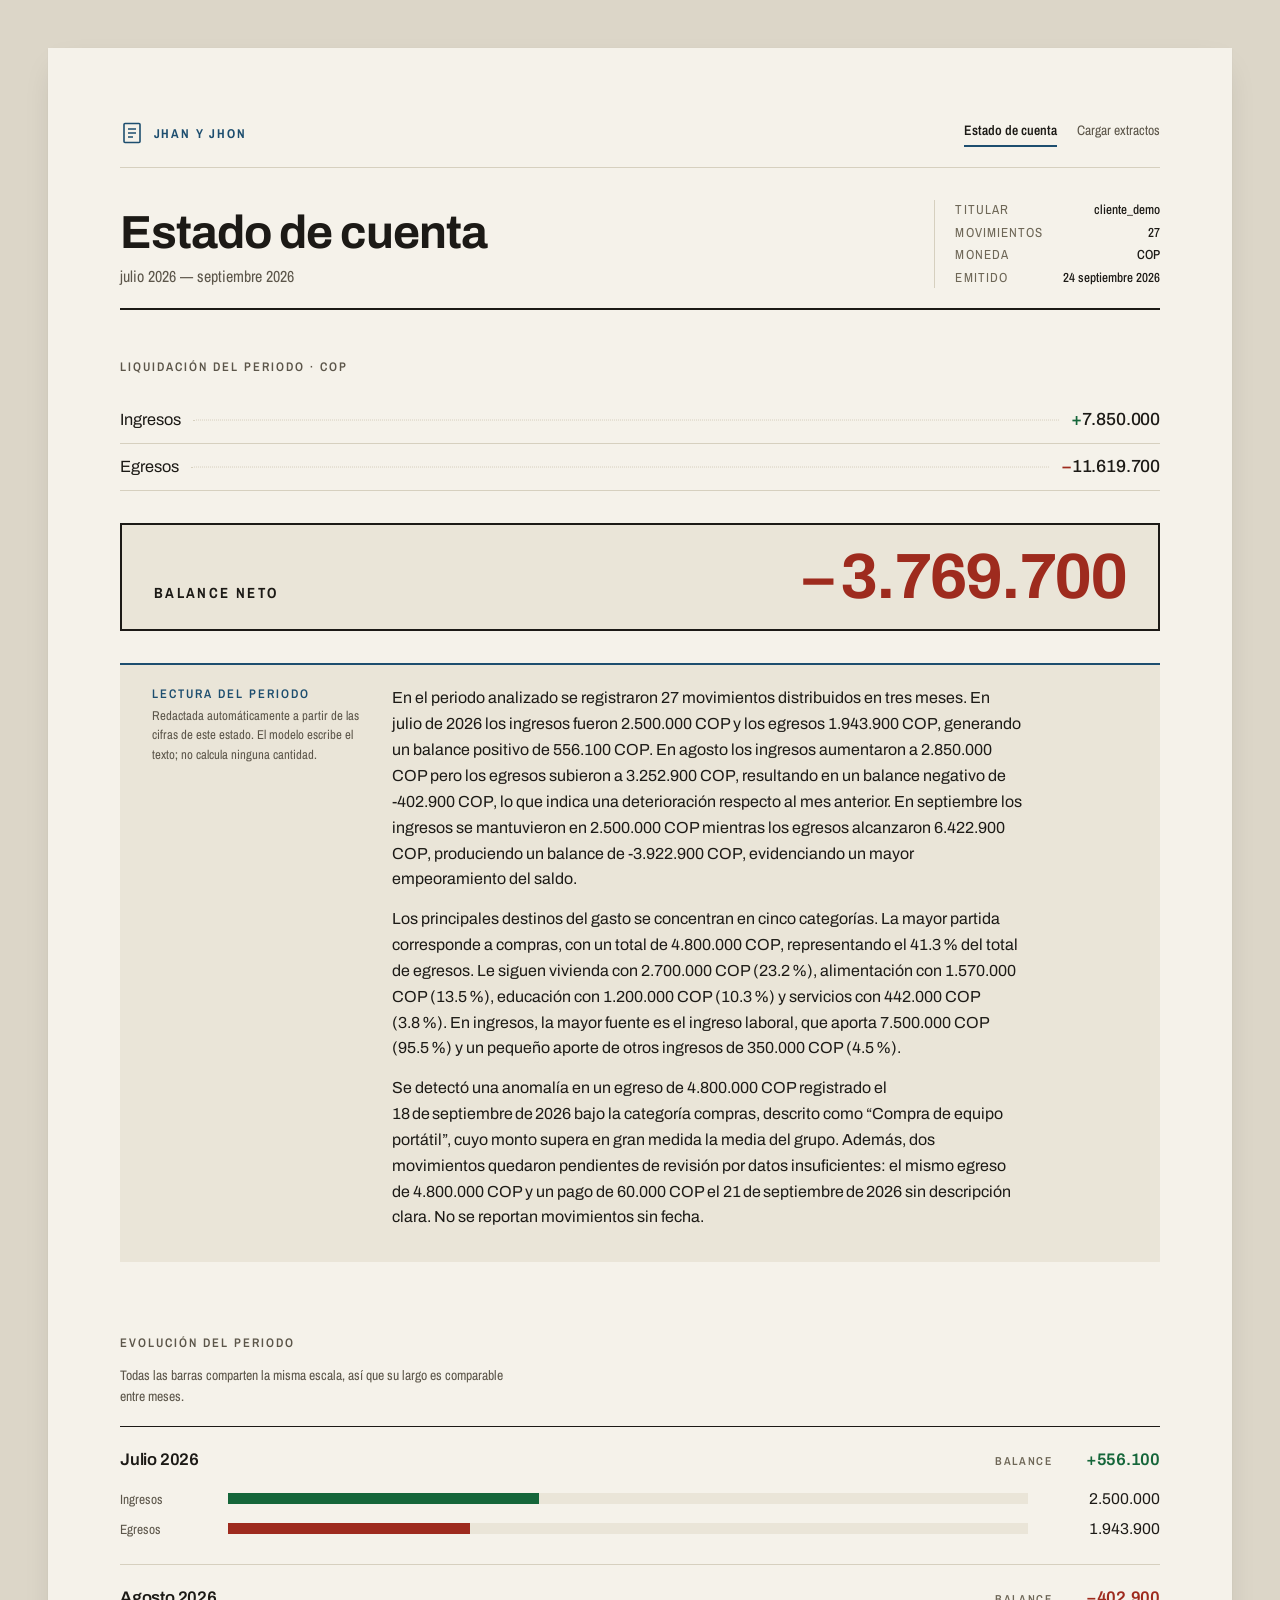
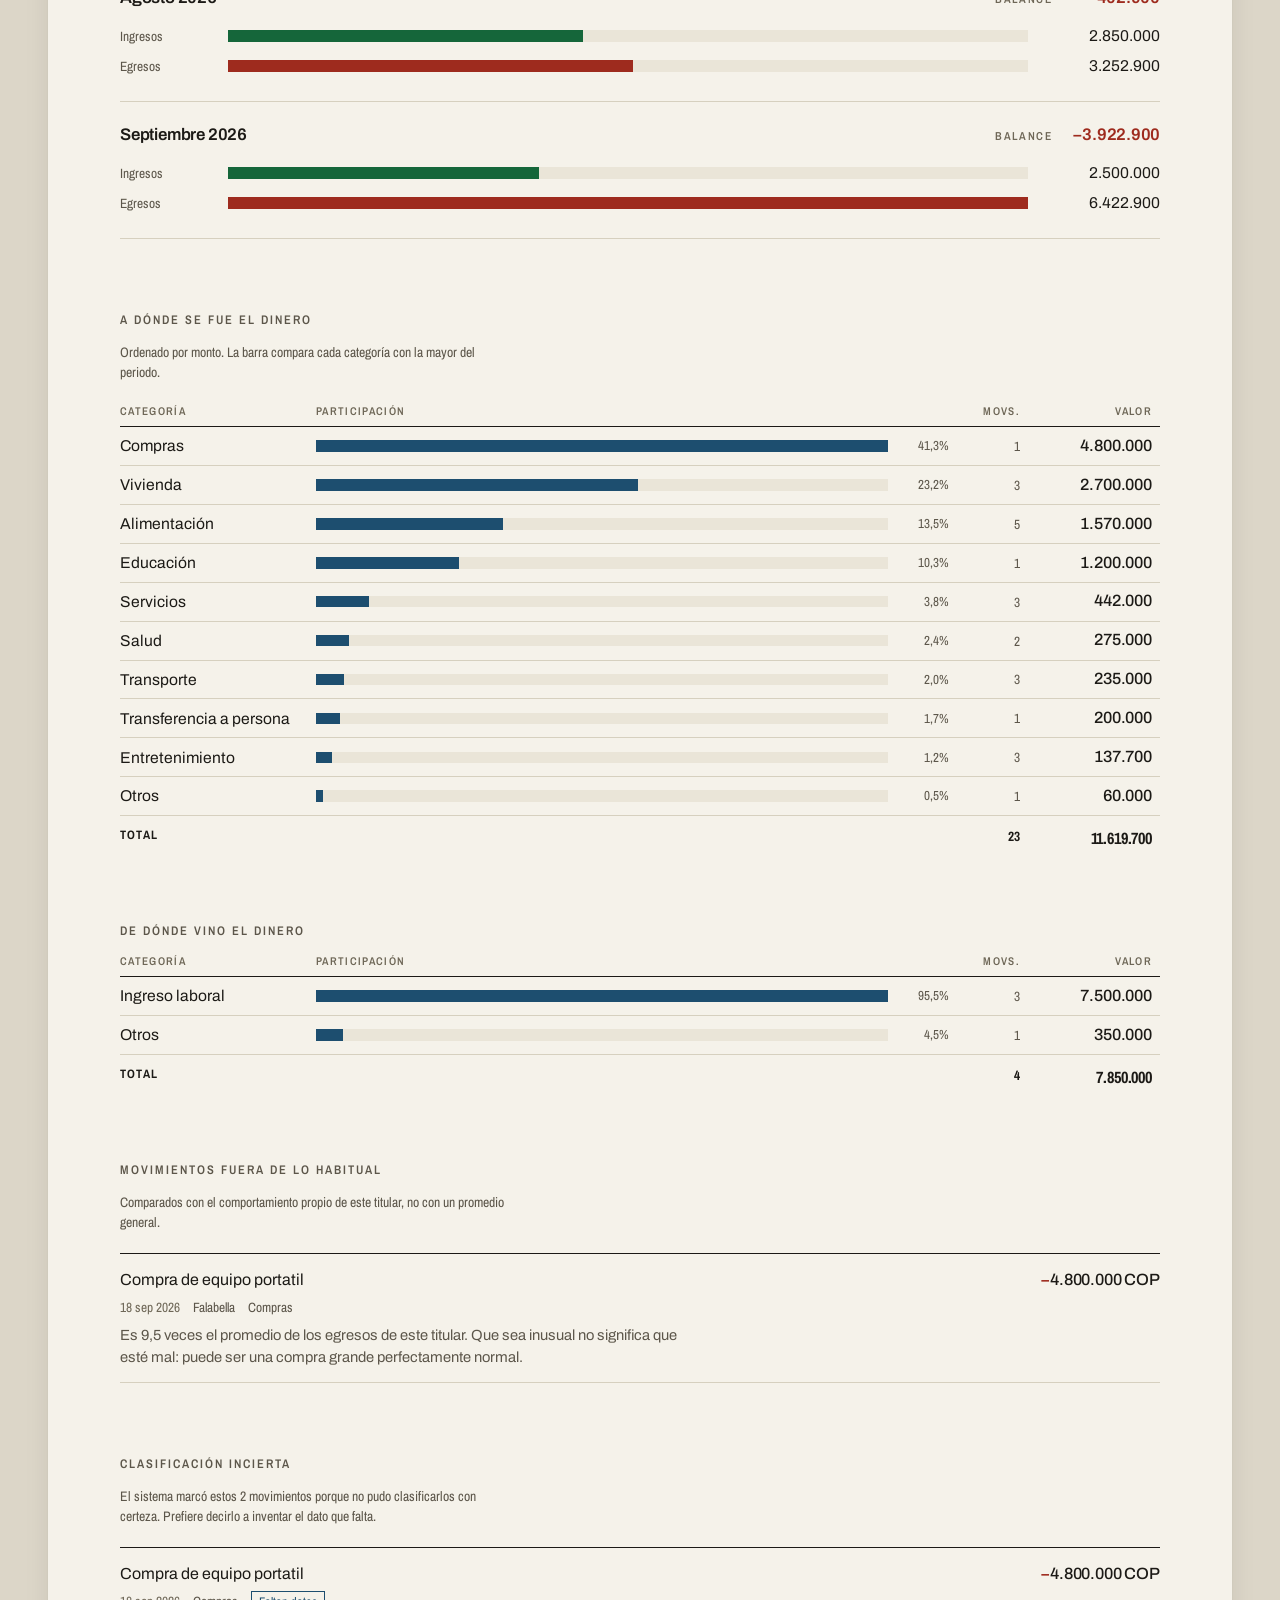
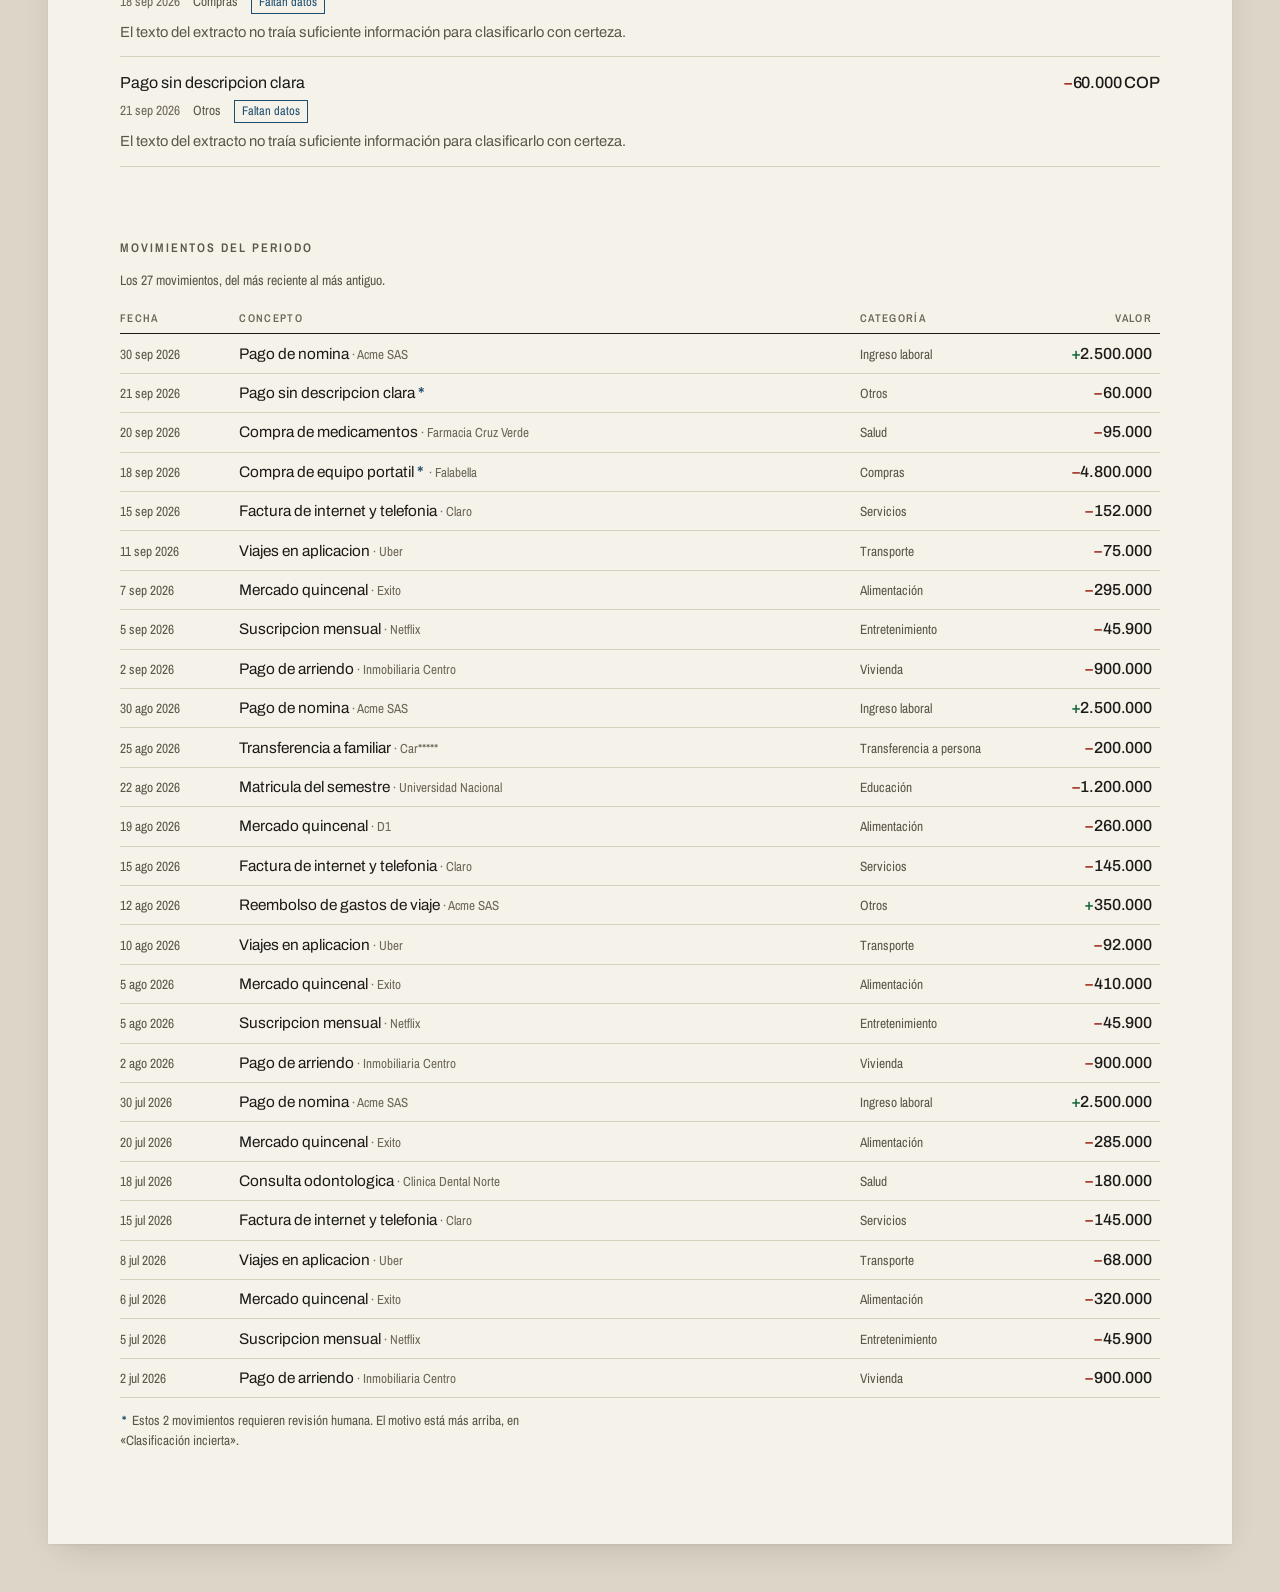
==== commit ad3c06e5: "Carga de archivos" ====
--- a/dashboard/index.html
+++ b/dashboard/index.html
@@ -7,698 +7,7 @@
 <link rel="preconnect" href="https://fonts.googleapis.com">
 <link rel="preconnect" href="https://fonts.gstatic.com" crossorigin>
 <link href="https://fonts.googleapis.com/css2?family=Archivo:wght@400;500;600;700&family=Archivo+Narrow:wght@400;500;600;700&display=swap" rel="stylesheet">
-<style>
-:root{
-  /* Papel y tinta: el mundo de la factura impresa */
-  --papel:        #F5F2EA;
-  --papel-banda:  #EAE5D8;
-  --papel-borde:  #D6D0BF;
-  --tinta:        #1C1A16;
-  --tinta-media:  #5C564A;
-  --tinta-suave:  #6E6757;
-  --sello:        #1D4E6F;
-  --escritorio:   #DCD6C8;
-
-  /* Semántica del movimiento. Nunca va sola: siempre con signo. */
-  --ingreso:      #15663A;
-  --egreso:       #9E2B1E;
-
-  --sombra-hoja: 0 1px 2px rgba(28,26,22,.06), 0 12px 32px -12px rgba(28,26,22,.18);
-
-  --serie: 'Archivo', system-ui, sans-serif;
-  --estrecha: 'Archivo Narrow', 'Archivo', system-ui, sans-serif;
-
-  --paso-1: .75rem;
-  --paso-2: 1.25rem;
-  --paso-3: 2rem;
-  --paso-4: 3rem;
-  --paso-5: 4.5rem;
-}
-
-*,*::before,*::after{ box-sizing:border-box; }
-
-.sr{
-  position:absolute; width:1px; height:1px;
-  padding:0; margin:-1px; overflow:hidden;
-  clip:rect(0 0 0 0); white-space:nowrap; border:0;
-}
-
-html{ -webkit-text-size-adjust:100%; }
-
-body{
-  margin:0;
-  background:var(--escritorio);
-  color:var(--tinta);
-  font-family:var(--serie);
-  font-size:16px;
-  line-height:1.5;
-  font-variant-numeric:tabular-nums;
-  -webkit-font-smoothing:antialiased;
-}
-
-/* Superficies del navegador: también son parte del diseño */
-::selection{ background:var(--sello); color:var(--papel); }
-:focus-visible{ outline:2px solid var(--sello); outline-offset:3px; }
-@supports (scrollbar-color: auto){
-  html{ scrollbar-color:var(--papel-borde) var(--escritorio); scrollbar-width:thin; }
-}
-
-/* ───────────────────────── La hoja ───────────────────────── */
-
-.hoja{
-  max-width:74rem;
-  margin:0 auto;
-  background:var(--papel);
-  box-shadow:var(--sombra-hoja);
-  padding:var(--paso-4) var(--paso-4) var(--paso-5);
-  padding-top:calc(var(--paso-4) + env(safe-area-inset-top, 0px));
-}
-
-@media (min-width:60rem){
-  body{ padding:var(--paso-4) var(--paso-3); }
-  .hoja{ padding:var(--paso-5) var(--paso-5) calc(var(--paso-5) * 1.3); }
-}
-
-@media (max-width:40rem){
-  .hoja{ padding:var(--paso-3) var(--paso-2) var(--paso-4); }
-}
-
-/* ───────────────────── Membrete ───────────────────── */
-
-.membrete{
-  display:flex;
-  flex-wrap:wrap;
-  gap:var(--paso-3);
-  justify-content:space-between;
-  align-items:flex-end;
-  padding-bottom:var(--paso-2);
-  border-bottom:2px solid var(--tinta);
-}
-
-.membrete__emisor{ min-width:0; }
-
-.membrete__marca{
-  display:flex;
-  align-items:center;
-  gap:.6rem;
-  margin:0 0 .35rem;
-}
-
-.membrete__sello{
-  width:1.6rem; height:1.6rem;
-  flex:none;
-  color:var(--sello);
-}
-
-.membrete__nombre{
-  font-family:var(--estrecha);
-  font-size:.8rem;
-  font-weight:700;
-  letter-spacing:.14em;
-  text-transform:uppercase;
-  color:var(--sello);
-  margin:0;
-}
-
-.membrete__titulo{
-  font-size:clamp(1.9rem, 1.2rem + 2.4vw, 2.9rem);
-  font-weight:700;
-  letter-spacing:-.022em;
-  line-height:1.04;
-  margin:0;
-  text-wrap:balance;
-}
-
-.membrete__periodo{
-  font-family:var(--estrecha);
-  font-size:1rem;
-  color:var(--tinta-media);
-  margin:.45rem 0 0;
-}
-
-/* Bloque de datos del documento, como el recuadro de una factura real */
-.documento{
-  display:grid;
-  grid-template-columns:auto auto;
-  gap:.2rem var(--paso-2);
-  font-family:var(--estrecha);
-  font-size:.82rem;
-  margin:0;
-  border-left:1px solid var(--papel-borde);
-  padding-left:var(--paso-2);
-}
-
-.documento dt{
-  color:var(--tinta-suave);
-  text-transform:uppercase;
-  letter-spacing:.08em;
-}
-
-.documento dd{
-  margin:0;
-  text-align:right;
-  font-weight:500;
-  font-variant-numeric:tabular-nums;
-}
-
-@media (max-width:40rem){
-  .membrete{ align-items:flex-start; gap:var(--paso-2); }
-  .documento{ border-left:0; padding-left:0; border-top:1px solid var(--papel-borde); padding-top:.75rem; width:100%; grid-template-columns:auto 1fr; }
-}
-
-/* ───────────────────── Liquidación ───────────────────── */
-
-.liquidacion{
-  margin-top:var(--paso-4);
-}
-
-.liquidacion__titulo{
-  font-family:var(--estrecha);
-  font-size:.78rem;
-  font-weight:600;
-  letter-spacing:.16em;
-  text-transform:uppercase;
-  color:var(--tinta-media);
-  margin:0 0 var(--paso-2);
-}
-
-.renglon{
-  display:flex;
-  align-items:baseline;
-  gap:.75rem;
-  padding:.62rem 0;
-  border-bottom:1px solid var(--papel-borde);
-}
-
-.renglon__concepto{
-  font-size:1.02rem;
-  flex:none;
-}
-
-.renglon__guia{
-  flex:1 1 auto;
-  min-width:1.5rem;
-  border-bottom:1px dotted var(--papel-borde);
-  transform:translateY(-.28em);
-}
-
-.renglon__monto{
-  flex:none;
-  font-variant-numeric:tabular-nums;
-  font-size:1.1rem;
-  font-weight:500;
-  letter-spacing:-.01em;
-  white-space:nowrap;
-}
-
-.renglon__n{
-  font-family:var(--estrecha);
-  font-size:.78rem;
-  color:var(--tinta-suave);
-  flex:none;
-}
-
-.signo{ font-weight:600; }
-.monto--ingreso .signo{ color:var(--ingreso); }
-.monto--egreso  .signo{ color:var(--egreso); }
-
-/* La caja del total: el gesto monumental de la factura */
-.total{
-  margin-top:var(--paso-3);
-  border:2.5px solid var(--tinta);
-  background:var(--papel-banda);
-  padding:var(--paso-2) var(--paso-3);
-  display:flex;
-  flex-wrap:wrap;
-  align-items:baseline;
-  justify-content:space-between;
-  gap:.5rem var(--paso-3);
-}
-
-.total__etiqueta{
-  font-family:var(--estrecha);
-  font-size:.92rem;
-  font-weight:700;
-  letter-spacing:.16em;
-  text-transform:uppercase;
-  margin:0;
-}
-
-.total__cifra{
-  font-size:clamp(2.4rem, 1.2rem + 4.4vw, 4rem);
-  font-weight:700;
-  letter-spacing:-.035em;
-  line-height:1;
-  font-variant-numeric:tabular-nums;
-  white-space:nowrap;
-  margin:0;
-}
-
-.total__cifra .signo{ margin-right:.06em; }
-.total--positivo .total__cifra{ color:var(--ingreso); }
-.total--negativo .total__cifra{ color:var(--egreso); }
-
-.total__nota{
-  flex-basis:100%;
-  font-family:var(--estrecha);
-  font-size:.84rem;
-  color:var(--tinta-media);
-  margin:.35rem 0 0;
-}
-
-@media (max-width:40rem){
-  .total{ padding:var(--paso-2); }
-  .renglon__concepto{ font-size:.95rem; }
-  .renglon__monto{ font-size:1rem; }
-}
-
-/* Muy estrecho: la cifra no cabe junto a su etiqueta, así que se apila a
-   propósito en vez de envolver y quedar empujada a la derecha. */
-@media (max-width:30rem){
-  .total{ flex-direction:column; align-items:flex-start; gap:.35rem; }
-  .renglon__n{ display:none; }
-}
-
-/* ───────────────────── Desglose por categoría ───────────────────── */
-
-.bloque{ margin-top:var(--paso-5); }
-
-.bloque__titulo{
-  font-family:var(--estrecha);
-  font-size:.78rem;
-  font-weight:600;
-  letter-spacing:.16em;
-  text-transform:uppercase;
-  color:var(--tinta-media);
-  margin:0 0 var(--paso-1);
-}
-
-.bloque__nota{
-  font-family:var(--estrecha);
-  font-size:.86rem;
-  color:var(--tinta-media);
-  margin:0 0 var(--paso-2);
-  max-width:64ch;
-}
-
-.detalle{ --cols:minmax(7.5rem,11rem) 1fr 3.2rem auto; }
-
-/* Encabezado de columnas: el recurso con el que una factura evita repetir la
-   unidad en cada renglón. */
-.detalle__encabezado{
-  display:grid;
-  grid-template-columns:var(--cols);
-  align-items:end;
-  column-gap:var(--paso-2);
-  padding:0 .5rem .4rem 0;
-  border-bottom:1px solid var(--tinta);
-  font-family:var(--estrecha);
-  font-size:.7rem;
-  font-weight:600;
-  letter-spacing:.12em;
-  text-transform:uppercase;
-  color:var(--tinta-suave);
-}
-
-.detalle__encabezado span:nth-child(3),
-.detalle__encabezado span:nth-child(4){ text-align:right; }
-
-.detalle__fila{
-  display:grid;
-  grid-template-columns:var(--cols);
-  align-items:center;
-  column-gap:var(--paso-2);
-  padding:.42rem .5rem;
-  padding-left:0;
-  border-bottom:1px solid var(--papel-borde);
-  transition:background-color .12s ease-out;
-}
-
-.detalle__fila:hover{ background:var(--papel-banda); }
-
-.detalle__nombre{
-  font-size:.98rem;
-  min-width:0;
-  overflow-wrap:break-word;
-}
-
-.detalle__medida{
-  display:flex;
-  align-items:center;
-  gap:.6rem;
-  min-width:0;
-}
-
-/* Barra impresa: extremos rectos, tinta sólida. Una factura no redondea. */
-.barra{
-  flex:1 1 auto;
-  height:.72rem;
-  background:var(--papel-banda);
-  min-width:2rem;
-}
-
-.barra__relleno{
-  display:block;
-  height:100%;
-  background:var(--sello);
-}
-
-.detalle__pct{
-  font-family:var(--estrecha);
-  font-size:.82rem;
-  color:var(--tinta-media);
-  font-variant-numeric:tabular-nums;
-  flex:none;
-  width:3.2rem;
-  text-align:right;
-}
-
-.detalle__n{
-  text-align:right;
-  font-family:var(--estrecha);
-  font-size:.84rem;
-  color:var(--tinta-media);
-  font-variant-numeric:tabular-nums;
-}
-
-.detalle__monto{
-  text-align:right;
-  white-space:nowrap;
-  font-variant-numeric:tabular-nums;
-  font-size:1.02rem;
-  font-weight:500;
-  letter-spacing:-.01em;
-}
-
-.detalle__total{
-  display:grid;
-  grid-template-columns:var(--cols);
-  column-gap:var(--paso-2);
-  padding:.6rem .5rem 0 0;
-  font-family:var(--estrecha);
-  font-weight:700;
-  letter-spacing:.1em;
-  text-transform:uppercase;
-  font-size:.76rem;
-}
-
-.detalle__total span:nth-child(3){
-  text-align:right;
-  font-variant-numeric:tabular-nums;
-  letter-spacing:0;
-  font-size:.84rem;
-}
-
-.detalle__total span:last-child{
-  text-align:right;
-  font-variant-numeric:tabular-nums;
-  letter-spacing:-.01em;
-  text-transform:none;
-  font-size:1.02rem;
-}
-
-@media (max-width:48rem){
-  .detalle{ --cols:1fr auto; }
-  .detalle__encabezado span:nth-child(2),
-  .detalle__encabezado span:nth-child(3){ display:none; }
-  .detalle__fila{ row-gap:.35rem; padding:.55rem .5rem .55rem 0; }
-  .detalle__medida{ grid-column:1 / -1; order:3; }
-  .detalle__nombre{ order:1; }
-  .detalle__monto{ order:2; }
-  .detalle__n{ display:none; }
-  .detalle__total span:nth-child(2),
-  .detalle__total span:nth-child(3){ display:none; }
-}
-
-/* ───────────────── Lectura redactada por el modelo ───────────────── */
-
-.lectura{
-  margin-top:var(--paso-3);
-  background:var(--papel-banda);
-  border-top:2px solid var(--sello);
-  padding:var(--paso-2) var(--paso-3) var(--paso-3);
-}
-
-.lectura__titulo{
-  font-family:var(--estrecha);
-  font-size:.78rem;
-  font-weight:600;
-  letter-spacing:.16em;
-  text-transform:uppercase;
-  color:var(--sello);
-  margin:0 0 .15rem;
-}
-
-.lectura__origen{
-  font-family:var(--estrecha);
-  font-size:.8rem;
-  color:var(--tinta-media);
-  margin:0 0 var(--paso-2);
-  max-width:70ch;
-}
-
-.lectura__cuerpo p{
-  margin:0 0 .85rem;
-  max-width:70ch;
-  line-height:1.62;
-}
-
-.lectura__cuerpo p:last-child{ margin-bottom:0; }
-
-/* El texto se queda en su medida de lectura; el encabezado ocupa la columna
-   que sobra en vez de dejar media banda vacía. */
-@media (min-width:60rem){
-  .lectura{
-    display:grid;
-    grid-template-columns:13rem 1fr;
-    /* La tercera fila absorbe el alto sobrante: sin ella la nota de
-       procedencia se separa de su título al estirarse el cuerpo. */
-    grid-template-rows:auto auto 1fr;
-    column-gap:var(--paso-3);
-  }
-  .lectura__titulo{ grid-column:1; grid-row:1; }
-  .lectura__origen{ grid-column:1; grid-row:2; margin-bottom:0; }
-  .lectura__cuerpo{ grid-column:2; grid-row:1 / -1; }
-}
-
-@media (max-width:40rem){
-  .lectura{ padding:var(--paso-2); }
-}
-
-/* ───────────────── Lo que conviene revisar ───────────────── */
-
-.marcado{
-  border-top:1px solid var(--tinta);
-}
-
-.marcado__item{
-  display:grid;
-  grid-template-columns:1fr auto;
-  gap:.3rem var(--paso-2);
-  padding:.85rem 0;
-  border-bottom:1px solid var(--papel-borde);
-}
-
-.marcado__desc{
-  font-size:1rem;
-  margin:0;
-  min-width:0;
-  overflow-wrap:break-word;
-}
-
-.marcado__monto{
-  font-variant-numeric:tabular-nums;
-  font-size:1.02rem;
-  font-weight:500;
-  white-space:nowrap;
-  text-align:right;
-  letter-spacing:-.01em;
-}
-
-.marcado__monto--ingreso .signo{ color:var(--ingreso); }
-.marcado__monto--egreso .signo{ color:var(--egreso); }
-
-.marcado__meta{
-  grid-column:1 / -1;
-  display:flex;
-  flex-wrap:wrap;
-  align-items:baseline;
-  gap:.35rem .8rem;
-  font-family:var(--estrecha);
-  font-size:.84rem;
-  color:var(--tinta-media);
-}
-
-.marcado__fecha{
-  font-variant-numeric:tabular-nums;
-  color:var(--tinta-suave);
-}
-
-.motivo{
-  display:inline-block;
-  border:1px solid var(--sello);
-  color:var(--sello);
-  padding:.06rem .45rem;
-  font-size:.78rem;
-  line-height:1.5;
-}
-
-.marcado__razon{
-  grid-column:1 / -1;
-  margin:.15rem 0 0;
-  font-size:.92rem;
-  color:var(--tinta-media);
-  max-width:70ch;
-}
-
-/* ───────────────────── Evolución por periodo ───────────────────── */
-
-.evolucion{ border-top:1px solid var(--tinta); }
-
-.periodo{
-  padding:var(--paso-2) 0;
-  border-bottom:1px solid var(--papel-borde);
-}
-
-.periodo__cab{
-  display:flex;
-  flex-wrap:wrap;
-  align-items:baseline;
-  justify-content:space-between;
-  gap:.3rem var(--paso-2);
-  margin-bottom:.7rem;
-}
-
-.periodo__mes{
-  font-size:1.05rem;
-  font-weight:600;
-  letter-spacing:-.012em;
-  margin:0;
-  text-transform:capitalize;
-}
-
-.periodo__balance{
-  margin:0;
-  font-variant-numeric:tabular-nums;
-  font-size:1.05rem;
-  font-weight:600;
-  letter-spacing:-.015em;
-  white-space:nowrap;
-}
-
-.periodo__balance small{
-  font-family:var(--estrecha);
-  font-size:.72rem;
-  font-weight:600;
-  letter-spacing:.12em;
-  text-transform:uppercase;
-  color:var(--tinta-suave);
-  margin-right:.5rem;
-}
-
-/* Ancho fijo para la cifra: sin esto la etiqueta BALANCE se desplaza de un mes
-   a otro según cuántos dígitos tenga el número. */
-.periodo__cifra{
-  display:inline-block;
-  min-width:10ch;
-  text-align:right;
-}
-
-.periodo__balance--positivo{ color:var(--ingreso); }
-.periodo__balance--negativo{ color:var(--egreso); }
-
-.periodo__linea{
-  display:grid;
-  grid-template-columns:5.5rem 1fr auto;
-  align-items:center;
-  column-gap:var(--paso-2);
-  padding:.2rem 0;
-}
-
-.periodo__etiqueta{
-  font-family:var(--estrecha);
-  font-size:.84rem;
-  color:var(--tinta-media);
-}
-
-.periodo__valor{
-  font-variant-numeric:tabular-nums;
-  font-size:.98rem;
-  white-space:nowrap;
-  text-align:right;
-}
-
-.barra__relleno--ingreso{ background:var(--ingreso); }
-.barra__relleno--egreso{ background:var(--egreso); }
-
-@media (max-width:34rem){
-  .periodo__linea{ grid-template-columns:4.4rem 1fr auto; column-gap:.7rem; }
-  .periodo__valor{ font-size:.9rem; }
-  .periodo__etiqueta{ font-size:.78rem; }
-}
-
-/* ───────────────────── Estados ───────────────────── */
-
-.aviso{
-  max-width:44rem;
-  margin:var(--paso-5) auto;
-  background:var(--papel);
-  border:1px solid var(--papel-borde);
-  border-top:3px solid var(--sello);
-  padding:var(--paso-3);
-  box-shadow:var(--sombra-hoja);
-}
-
-.aviso h2{
-  font-size:1.15rem;
-  margin:0 0 .6rem;
-  letter-spacing:-.015em;
-}
-
-.aviso p{ margin:0 0 .8rem; color:var(--tinta-media); max-width:68ch; }
-.aviso p:last-child{ margin-bottom:0; }
-
-.aviso code{
-  font-family:var(--estrecha);
-  background:var(--papel-banda);
-  border:1px solid var(--papel-borde);
-  padding:.14em .45em;
-  font-size:.92em;
-  white-space:nowrap;
-}
-
-.cargando{
-  display:flex;
-  align-items:center;
-  gap:.7rem;
-  font-family:var(--estrecha);
-  color:var(--tinta-media);
-  padding:var(--paso-5) 0;
-  justify-content:center;
-}
-
-.cargando::before{
-  content:"";
-  width:.9rem; height:.9rem;
-  border:2px solid var(--papel-borde);
-  border-top-color:var(--sello);
-  border-radius:50%;
-  animation:girar .7s linear infinite;
-}
-
-@keyframes girar{ to{ transform:rotate(360deg); } }
-
-/* Entrada: un solo momento, desde un estado ya visible */
-.hoja{ animation:asentar .5s cubic-bezier(.16,1,.3,1) both; }
-@keyframes asentar{
-  from{ opacity:.4; transform:translateY(6px); }
-  to{ opacity:1; transform:none; }
-}
-
-@media (prefers-reduced-motion:reduce){
-  *,*::before,*::after{ animation-duration:.01ms !important; animation-iteration-count:1 !important; transition-duration:.01ms !important; }
-}
-</style>
+<link rel="stylesheet" href="./estilo.css">
 </head>
 <body>
 <!--
@@ -718,8 +27,24 @@
   review, the verdict, DESIGN.md, and every shipping raster carrying its provenance
 -->
 
-<div id="raiz">
-  <p class="cargando">Cargando estado de cuenta…</p>
+<div class="hoja">
+  <nav class="nav">
+    <a class="nav__marca" href="./index.html">
+      <svg class="nav__sello" viewBox="0 0 24 24" fill="none" stroke="currentColor" stroke-width="1.6" aria-hidden="true">
+        <rect x="4" y="2.5" width="16" height="19" rx="1"/>
+        <path d="M8 8h8M8 12h8M8 16h5"/>
+      </svg>
+      Jhan y Jhon
+    </a>
+    <div class="nav__vinculos">
+      <a href="./index.html" aria-current="page">Estado de cuenta</a>
+      <a href="./cargar.html">Cargar extractos</a>
+    </div>
+  </nav>
+
+  <div id="raiz">
+    <p class="cargando">Cargando estado de cuenta…</p>
+  </div>
 </div>
 
 <script>
@@ -1007,6 +332,48 @@
     </section>`;
 }
 
+function libro(movimientos) {
+  if (!movimientos?.length) return '';
+
+  const marcados = movimientos.filter(m => m.requiere_revision_humana).length;
+
+  const filas = movimientos.map((m) => {
+    const esIngreso = m.tipo === 'ingreso';
+    const quien = contraparte(m);
+    return `
+      <div class="libro__fila">
+        <span class="libro__fecha">${escapar(fechaCorta(m.fecha))}</span>
+        <span class="libro__concepto">
+          <span class="libro__desc">${escapar(m.descripcion || 'Sin descripción')}</span>${
+            m.requiere_revision_humana
+              ? `<a class="llamada" href="#tit-revision" title="Requiere revisión humana" aria-label="Requiere revisión humana">*</a>`
+              : ''}
+          ${quien ? `<span class="libro__parte"> · ${escapar(quien)}</span>` : ''}
+        </span>
+        <span class="libro__cat">${escapar(nombrarCategoria(m.categoria))}</span>
+        <span class="libro__valor ${esIngreso ? 'libro__valor--ingreso' : 'libro__valor--egreso'}">
+          <span class="signo">${esIngreso ? '+' : '−'}</span>${FORMATO.format(Math.abs(m.monto ?? 0))}
+        </span>
+      </div>`;
+  }).join('');
+
+  return `
+    <section class="bloque" aria-labelledby="tit-libro">
+      <h2 class="bloque__titulo" id="tit-libro">Movimientos del periodo</h2>
+      <p class="bloque__nota">Los ${movimientos.length} movimientos, del más reciente al más antiguo.</p>
+      <div class="libro">
+        <div class="libro__encabezado">
+          <span>Fecha</span>
+          <span>Concepto</span>
+          <span>Categoría</span>
+          <span>Valor</span>
+        </div>
+        ${filas}
+      </div>
+      ${marcados ? `<p class="libro__pie"><span class="llamada">*</span> ${marcados === 1 ? 'Este movimiento requiere' : `Estos ${marcados} movimientos requieren`} revisión humana. El motivo está más arriba, en «Clasificación incierta».</p>` : ''}
+    </section>`;
+}
+
 function membrete(datos, total) {
   const generado = new Date(datos.generado);
   const fechaLegible = `${generado.getDate()} ${MESES[generado.getMonth()]} ${generado.getFullYear()}`;
@@ -1014,13 +381,6 @@
   return `
     <header class="membrete">
       <div class="membrete__emisor">
-        <div class="membrete__marca">
-          <svg class="membrete__sello" viewBox="0 0 24 24" fill="none" stroke="currentColor" stroke-width="1.6" aria-hidden="true">
-            <rect x="4" y="2.5" width="16" height="19" rx="1"/>
-            <path d="M8 8h8M8 12h8M8 16h5"/>
-          </svg>
-          <p class="membrete__nombre">Jhan y Jhon</p>
-        </div>
         <h1 class="membrete__titulo">Estado de cuenta</h1>
         <p class="membrete__periodo">${escapar(rangoPeriodos(datos.periodos))}</p>
       </div>
@@ -1044,7 +404,7 @@
   if (!total) return mostrarAviso('Sin movimientos', '<p>Este estado de cuenta no tiene movimientos para mostrar.</p>');
 
   document.getElementById('raiz').innerHTML = `
-    <main class="hoja">
+    <main>
       ${membrete(datos, total)}
       ${liquidacion(total, total.moneda, datos.movimientos_sin_fecha)}
       ${avisoOtrasMonedas(datos.totales)}
@@ -1054,6 +414,7 @@
       ${desglose(datos.categorias_ingreso, 'De dónde vino el dinero', null, 'tit-ingresos')}
       ${inusuales(datos.anomalias)}
       ${paraRevision(datos.para_revision)}
+      ${libro(datos.movimientos)}
     </main>`;
 
   document.title = `Estado de cuenta · ${datos.cliente_id} · Jhan y Jhon`;
--- a/dashboard/estilo.css
+++ b/dashboard/estilo.css
@@ -0,0 +1,998 @@
+:root{
+  /* Papel y tinta: el mundo de la factura impresa */
+  --papel:        #F5F2EA;
+  --papel-banda:  #EAE5D8;
+  --papel-borde:  #D6D0BF;
+  --tinta:        #1C1A16;
+  --tinta-media:  #5C564A;
+  --tinta-suave:  #6E6757;
+  --sello:        #1D4E6F;
+  --escritorio:   #DCD6C8;
+
+  /* Semántica del movimiento. Nunca va sola: siempre con signo. */
+  --ingreso:      #15663A;
+  --egreso:       #9E2B1E;
+
+  --sombra-hoja: 0 1px 2px rgba(28,26,22,.06), 0 12px 32px -12px rgba(28,26,22,.18);
+
+  --serie: 'Archivo', system-ui, sans-serif;
+  --estrecha: 'Archivo Narrow', 'Archivo', system-ui, sans-serif;
+
+  --paso-1: .75rem;
+  --paso-2: 1.25rem;
+  --paso-3: 2rem;
+  --paso-4: 3rem;
+  --paso-5: 4.5rem;
+}
+
+*,*::before,*::after{ box-sizing:border-box; }
+
+.sr{
+  position:absolute; width:1px; height:1px;
+  padding:0; margin:-1px; overflow:hidden;
+  clip:rect(0 0 0 0); white-space:nowrap; border:0;
+}
+
+html{ -webkit-text-size-adjust:100%; }
+
+body{
+  margin:0;
+  background:var(--escritorio);
+  color:var(--tinta);
+  font-family:var(--serie);
+  font-size:16px;
+  line-height:1.5;
+  font-variant-numeric:tabular-nums;
+  -webkit-font-smoothing:antialiased;
+}
+
+/* Superficies del navegador: también son parte del diseño */
+::selection{ background:var(--sello); color:var(--papel); }
+:focus-visible{ outline:2px solid var(--sello); outline-offset:3px; }
+@supports (scrollbar-color: auto){
+  html{ scrollbar-color:var(--papel-borde) var(--escritorio); scrollbar-width:thin; }
+}
+
+/* ───────────────────────── La hoja ───────────────────────── */
+
+.hoja{
+  max-width:74rem;
+  margin:0 auto;
+  background:var(--papel);
+  box-shadow:var(--sombra-hoja);
+  padding:var(--paso-4) var(--paso-4) var(--paso-5);
+  padding-top:calc(var(--paso-4) + env(safe-area-inset-top, 0px));
+}
+
+@media (min-width:60rem){
+  body{ padding:var(--paso-4) var(--paso-3); }
+  .hoja{ padding:var(--paso-5) var(--paso-5) calc(var(--paso-5) * 1.3); }
+}
+
+@media (max-width:40rem){
+  .hoja{ padding:var(--paso-3) var(--paso-2) var(--paso-4); }
+}
+
+/* ───────────────────── Navegación ───────────────────── */
+
+.nav{
+  display:flex;
+  flex-wrap:wrap;
+  align-items:center;
+  justify-content:space-between;
+  gap:.6rem var(--paso-3);
+  padding-bottom:var(--paso-2);
+  margin-bottom:var(--paso-3);
+  border-bottom:1px solid var(--papel-borde);
+}
+
+.nav__marca{
+  display:flex;
+  align-items:center;
+  gap:.6rem;
+  text-decoration:none;
+  color:var(--sello);
+  font-family:var(--estrecha);
+  font-size:.8rem;
+  font-weight:700;
+  letter-spacing:.14em;
+  text-transform:uppercase;
+}
+
+.nav__sello{ width:1.5rem; height:1.5rem; flex:none; }
+
+.nav__vinculos{ display:flex; gap:var(--paso-2); }
+
+.nav__vinculos a{
+  font-family:var(--estrecha);
+  font-size:.86rem;
+  color:var(--tinta-media);
+  text-decoration:none;
+  padding-bottom:.25rem;
+  border-bottom:2px solid transparent;
+}
+
+.nav__vinculos a:hover{ color:var(--tinta); }
+
+.nav__vinculos a[aria-current="page"]{
+  color:var(--tinta);
+  font-weight:600;
+  border-bottom-color:var(--sello);
+}
+
+/* ───────────────────── Membrete ───────────────────── */
+
+.membrete{
+  display:flex;
+  flex-wrap:wrap;
+  gap:var(--paso-3);
+  justify-content:space-between;
+  align-items:flex-end;
+  padding-bottom:var(--paso-2);
+  border-bottom:2px solid var(--tinta);
+}
+
+.membrete__emisor{ min-width:0; }
+
+.membrete__marca{
+  display:flex;
+  align-items:center;
+  gap:.6rem;
+  margin:0 0 .35rem;
+}
+
+.membrete__sello{
+  width:1.6rem; height:1.6rem;
+  flex:none;
+  color:var(--sello);
+}
+
+.membrete__nombre{
+  font-family:var(--estrecha);
+  font-size:.8rem;
+  font-weight:700;
+  letter-spacing:.14em;
+  text-transform:uppercase;
+  color:var(--sello);
+  margin:0;
+}
+
+.membrete__titulo{
+  font-size:clamp(1.9rem, 1.2rem + 2.4vw, 2.9rem);
+  font-weight:700;
+  letter-spacing:-.022em;
+  line-height:1.04;
+  margin:0;
+  text-wrap:balance;
+}
+
+.membrete__periodo{
+  font-family:var(--estrecha);
+  font-size:1rem;
+  color:var(--tinta-media);
+  margin:.45rem 0 0;
+}
+
+/* Bloque de datos del documento, como el recuadro de una factura real */
+.documento{
+  display:grid;
+  grid-template-columns:auto auto;
+  gap:.2rem var(--paso-2);
+  font-family:var(--estrecha);
+  font-size:.82rem;
+  margin:0;
+  border-left:1px solid var(--papel-borde);
+  padding-left:var(--paso-2);
+}
+
+.documento dt{
+  color:var(--tinta-suave);
+  text-transform:uppercase;
+  letter-spacing:.08em;
+}
+
+.documento dd{
+  margin:0;
+  text-align:right;
+  font-weight:500;
+  font-variant-numeric:tabular-nums;
+}
+
+@media (max-width:40rem){
+  .membrete{ align-items:flex-start; gap:var(--paso-2); }
+  .documento{ border-left:0; padding-left:0; border-top:1px solid var(--papel-borde); padding-top:.75rem; width:100%; grid-template-columns:auto 1fr; }
+}
+
+/* ───────────────────── Liquidación ───────────────────── */
+
+.liquidacion{
+  margin-top:var(--paso-4);
+}
+
+.liquidacion__titulo{
+  font-family:var(--estrecha);
+  font-size:.78rem;
+  font-weight:600;
+  letter-spacing:.16em;
+  text-transform:uppercase;
+  color:var(--tinta-media);
+  margin:0 0 var(--paso-2);
+}
+
+.renglon{
+  display:flex;
+  align-items:baseline;
+  gap:.75rem;
+  padding:.62rem 0;
+  border-bottom:1px solid var(--papel-borde);
+}
+
+.renglon__concepto{
+  font-size:1.02rem;
+  flex:none;
+}
+
+.renglon__guia{
+  flex:1 1 auto;
+  min-width:1.5rem;
+  border-bottom:1px dotted var(--papel-borde);
+  transform:translateY(-.28em);
+}
+
+.renglon__monto{
+  flex:none;
+  font-variant-numeric:tabular-nums;
+  font-size:1.1rem;
+  font-weight:500;
+  letter-spacing:-.01em;
+  white-space:nowrap;
+}
+
+.renglon__n{
+  font-family:var(--estrecha);
+  font-size:.78rem;
+  color:var(--tinta-suave);
+  flex:none;
+}
+
+.signo{ font-weight:600; }
+.monto--ingreso .signo{ color:var(--ingreso); }
+.monto--egreso  .signo{ color:var(--egreso); }
+
+/* La caja del total: el gesto monumental de la factura */
+.total{
+  margin-top:var(--paso-3);
+  border:2.5px solid var(--tinta);
+  background:var(--papel-banda);
+  padding:var(--paso-2) var(--paso-3);
+  display:flex;
+  flex-wrap:wrap;
+  align-items:baseline;
+  justify-content:space-between;
+  gap:.5rem var(--paso-3);
+}
+
+.total__etiqueta{
+  font-family:var(--estrecha);
+  font-size:.92rem;
+  font-weight:700;
+  letter-spacing:.16em;
+  text-transform:uppercase;
+  margin:0;
+}
+
+.total__cifra{
+  font-size:clamp(2.4rem, 1.2rem + 4.4vw, 4rem);
+  font-weight:700;
+  letter-spacing:-.035em;
+  line-height:1;
+  font-variant-numeric:tabular-nums;
+  white-space:nowrap;
+  margin:0;
+}
+
+.total__cifra .signo{ margin-right:.06em; }
+.total--positivo .total__cifra{ color:var(--ingreso); }
+.total--negativo .total__cifra{ color:var(--egreso); }
+
+.total__nota{
+  flex-basis:100%;
+  font-family:var(--estrecha);
+  font-size:.84rem;
+  color:var(--tinta-media);
+  margin:.35rem 0 0;
+}
+
+@media (max-width:40rem){
+  .total{ padding:var(--paso-2); }
+  .renglon__concepto{ font-size:.95rem; }
+  .renglon__monto{ font-size:1rem; }
+}
+
+/* Muy estrecho: la cifra no cabe junto a su etiqueta, así que se apila a
+   propósito en vez de envolver y quedar empujada a la derecha. */
+@media (max-width:30rem){
+  .total{ flex-direction:column; align-items:flex-start; gap:.35rem; }
+  .renglon__n{ display:none; }
+}
+
+/* ───────────────────── Desglose por categoría ───────────────────── */
+
+.bloque{ margin-top:var(--paso-5); }
+
+.bloque__titulo{
+  font-family:var(--estrecha);
+  font-size:.78rem;
+  font-weight:600;
+  letter-spacing:.16em;
+  text-transform:uppercase;
+  color:var(--tinta-media);
+  margin:0 0 var(--paso-1);
+}
+
+.bloque__nota{
+  font-family:var(--estrecha);
+  font-size:.86rem;
+  color:var(--tinta-media);
+  margin:0 0 var(--paso-2);
+  max-width:64ch;
+}
+
+/* Última columna fija por el mismo motivo que en .libro: filas-grid
+   independientes no comparten el ancho de una columna `auto`. */
+.detalle{ --cols:minmax(7.5rem,11rem) 1fr 3.2rem 7rem; }
+
+/* Encabezado de columnas: el recurso con el que una factura evita repetir la
+   unidad en cada renglón. */
+.detalle__encabezado{
+  display:grid;
+  grid-template-columns:var(--cols);
+  align-items:end;
+  column-gap:var(--paso-2);
+  padding:0 .5rem .4rem 0;
+  border-bottom:1px solid var(--tinta);
+  font-family:var(--estrecha);
+  font-size:.7rem;
+  font-weight:600;
+  letter-spacing:.12em;
+  text-transform:uppercase;
+  color:var(--tinta-suave);
+}
+
+.detalle__encabezado span:nth-child(3),
+.detalle__encabezado span:nth-child(4){ text-align:right; }
+
+.detalle__fila{
+  display:grid;
+  grid-template-columns:var(--cols);
+  align-items:center;
+  column-gap:var(--paso-2);
+  padding:.42rem .5rem;
+  padding-left:0;
+  border-bottom:1px solid var(--papel-borde);
+  transition:background-color .12s ease-out;
+}
+
+.detalle__fila:hover{ background:var(--papel-banda); }
+
+.detalle__nombre{
+  font-size:.98rem;
+  min-width:0;
+  overflow-wrap:break-word;
+}
+
+.detalle__medida{
+  display:flex;
+  align-items:center;
+  gap:.6rem;
+  min-width:0;
+}
+
+/* Barra impresa: extremos rectos, tinta sólida. Una factura no redondea. */
+.barra{
+  flex:1 1 auto;
+  height:.72rem;
+  background:var(--papel-banda);
+  min-width:2rem;
+}
+
+.barra__relleno{
+  display:block;
+  height:100%;
+  background:var(--sello);
+}
+
+.detalle__pct{
+  font-family:var(--estrecha);
+  font-size:.82rem;
+  color:var(--tinta-media);
+  font-variant-numeric:tabular-nums;
+  flex:none;
+  width:3.2rem;
+  text-align:right;
+}
+
+.detalle__n{
+  text-align:right;
+  font-family:var(--estrecha);
+  font-size:.84rem;
+  color:var(--tinta-media);
+  font-variant-numeric:tabular-nums;
+}
+
+.detalle__monto{
+  text-align:right;
+  white-space:nowrap;
+  font-variant-numeric:tabular-nums;
+  font-size:1.02rem;
+  font-weight:500;
+  letter-spacing:-.01em;
+}
+
+.detalle__total{
+  display:grid;
+  grid-template-columns:var(--cols);
+  column-gap:var(--paso-2);
+  padding:.6rem .5rem 0 0;
+  font-family:var(--estrecha);
+  font-weight:700;
+  letter-spacing:.1em;
+  text-transform:uppercase;
+  font-size:.76rem;
+}
+
+.detalle__total span:nth-child(3){
+  text-align:right;
+  font-variant-numeric:tabular-nums;
+  letter-spacing:0;
+  font-size:.84rem;
+}
+
+.detalle__total span:last-child{
+  text-align:right;
+  font-variant-numeric:tabular-nums;
+  letter-spacing:-.01em;
+  text-transform:none;
+  font-size:1.02rem;
+}
+
+@media (max-width:48rem){
+  .detalle{ --cols:1fr auto; }
+  .detalle__encabezado span:nth-child(2),
+  .detalle__encabezado span:nth-child(3){ display:none; }
+  .detalle__fila{ row-gap:.35rem; padding:.55rem .5rem .55rem 0; }
+  .detalle__medida{ grid-column:1 / -1; order:3; }
+  .detalle__nombre{ order:1; }
+  .detalle__monto{ order:2; }
+  .detalle__n{ display:none; }
+  .detalle__total span:nth-child(2),
+  .detalle__total span:nth-child(3){ display:none; }
+}
+
+/* ───────────────── Lectura redactada por el modelo ───────────────── */
+
+.lectura{
+  margin-top:var(--paso-3);
+  background:var(--papel-banda);
+  border-top:2px solid var(--sello);
+  padding:var(--paso-2) var(--paso-3) var(--paso-3);
+}
+
+.lectura__titulo{
+  font-family:var(--estrecha);
+  font-size:.78rem;
+  font-weight:600;
+  letter-spacing:.16em;
+  text-transform:uppercase;
+  color:var(--sello);
+  margin:0 0 .15rem;
+}
+
+.lectura__origen{
+  font-family:var(--estrecha);
+  font-size:.8rem;
+  color:var(--tinta-media);
+  margin:0 0 var(--paso-2);
+  max-width:70ch;
+}
+
+.lectura__cuerpo p{
+  margin:0 0 .85rem;
+  max-width:70ch;
+  line-height:1.62;
+}
+
+.lectura__cuerpo p:last-child{ margin-bottom:0; }
+
+/* El texto se queda en su medida de lectura; el encabezado ocupa la columna
+   que sobra en vez de dejar media banda vacía. */
+@media (min-width:60rem){
+  .lectura{
+    display:grid;
+    grid-template-columns:13rem 1fr;
+    /* La tercera fila absorbe el alto sobrante: sin ella la nota de
+       procedencia se separa de su título al estirarse el cuerpo. */
+    grid-template-rows:auto auto 1fr;
+    column-gap:var(--paso-3);
+  }
+  .lectura__titulo{ grid-column:1; grid-row:1; }
+  .lectura__origen{ grid-column:1; grid-row:2; margin-bottom:0; }
+  .lectura__cuerpo{ grid-column:2; grid-row:1 / -1; }
+}
+
+@media (max-width:40rem){
+  .lectura{ padding:var(--paso-2); }
+}
+
+/* ───────────────── Lo que conviene revisar ───────────────── */
+
+.marcado{
+  border-top:1px solid var(--tinta);
+}
+
+.marcado__item{
+  display:grid;
+  grid-template-columns:1fr auto;
+  gap:.3rem var(--paso-2);
+  padding:.85rem 0;
+  border-bottom:1px solid var(--papel-borde);
+}
+
+.marcado__desc{
+  font-size:1rem;
+  margin:0;
+  min-width:0;
+  overflow-wrap:break-word;
+}
+
+.marcado__monto{
+  font-variant-numeric:tabular-nums;
+  font-size:1.02rem;
+  font-weight:500;
+  white-space:nowrap;
+  text-align:right;
+  letter-spacing:-.01em;
+}
+
+.marcado__monto--ingreso .signo{ color:var(--ingreso); }
+.marcado__monto--egreso .signo{ color:var(--egreso); }
+
+.marcado__meta{
+  grid-column:1 / -1;
+  display:flex;
+  flex-wrap:wrap;
+  align-items:baseline;
+  gap:.35rem .8rem;
+  font-family:var(--estrecha);
+  font-size:.84rem;
+  color:var(--tinta-media);
+}
+
+.marcado__fecha{
+  font-variant-numeric:tabular-nums;
+  color:var(--tinta-suave);
+}
+
+.motivo{
+  display:inline-block;
+  border:1px solid var(--sello);
+  color:var(--sello);
+  padding:.06rem .45rem;
+  font-size:.78rem;
+  line-height:1.5;
+}
+
+.marcado__razon{
+  grid-column:1 / -1;
+  margin:.15rem 0 0;
+  font-size:.92rem;
+  color:var(--tinta-media);
+  max-width:70ch;
+}
+
+/* ───────────────────── Evolución por periodo ───────────────────── */
+
+.evolucion{ border-top:1px solid var(--tinta); }
+
+.periodo{
+  padding:var(--paso-2) 0;
+  border-bottom:1px solid var(--papel-borde);
+}
+
+.periodo__cab{
+  display:flex;
+  flex-wrap:wrap;
+  align-items:baseline;
+  justify-content:space-between;
+  gap:.3rem var(--paso-2);
+  margin-bottom:.7rem;
+}
+
+.periodo__mes{
+  font-size:1.05rem;
+  font-weight:600;
+  letter-spacing:-.012em;
+  margin:0;
+  text-transform:capitalize;
+}
+
+.periodo__balance{
+  margin:0;
+  font-variant-numeric:tabular-nums;
+  font-size:1.05rem;
+  font-weight:600;
+  letter-spacing:-.015em;
+  white-space:nowrap;
+}
+
+.periodo__balance small{
+  font-family:var(--estrecha);
+  font-size:.72rem;
+  font-weight:600;
+  letter-spacing:.12em;
+  text-transform:uppercase;
+  color:var(--tinta-suave);
+  margin-right:.5rem;
+}
+
+/* Ancho fijo para la cifra: sin esto la etiqueta BALANCE se desplaza de un mes
+   a otro según cuántos dígitos tenga el número. */
+.periodo__cifra{
+  display:inline-block;
+  min-width:10ch;
+  text-align:right;
+}
+
+.periodo__balance--positivo{ color:var(--ingreso); }
+.periodo__balance--negativo{ color:var(--egreso); }
+
+.periodo__linea{
+  display:grid;
+  grid-template-columns:5.5rem 1fr 7rem;
+  align-items:center;
+  column-gap:var(--paso-2);
+  padding:.2rem 0;
+}
+
+.periodo__etiqueta{
+  font-family:var(--estrecha);
+  font-size:.84rem;
+  color:var(--tinta-media);
+}
+
+.periodo__valor{
+  font-variant-numeric:tabular-nums;
+  font-size:.98rem;
+  white-space:nowrap;
+  text-align:right;
+}
+
+.barra__relleno--ingreso{ background:var(--ingreso); }
+.barra__relleno--egreso{ background:var(--egreso); }
+
+@media (max-width:34rem){
+  .periodo__linea{ grid-template-columns:4.4rem 1fr auto; column-gap:.7rem; }
+  .periodo__valor{ font-size:.9rem; }
+  .periodo__etiqueta{ font-size:.78rem; }
+}
+
+/* ───────────────────── Tabla de movimientos ───────────────────── */
+
+/* Ancho fijo en la última columna, no `auto`: cada fila es su propio grid, así
+   que una columna automática se mide por el contenido de SU fila y las demás
+   columnas se desplazan de una fila a otra. */
+.libro{ --cols:6.2rem 1fr 10rem 7rem; }
+
+.libro__encabezado{
+  display:grid;
+  grid-template-columns:var(--cols);
+  column-gap:var(--paso-2);
+  align-items:end;
+  padding:0 .5rem .4rem 0;
+  border-bottom:1px solid var(--tinta);
+  font-family:var(--estrecha);
+  font-size:.7rem;
+  font-weight:600;
+  letter-spacing:.12em;
+  text-transform:uppercase;
+  color:var(--tinta-suave);
+}
+
+.libro__encabezado span:last-child{ text-align:right; }
+
+.libro__fila{
+  display:grid;
+  grid-template-columns:var(--cols);
+  column-gap:var(--paso-2);
+  align-items:baseline;
+  padding:.45rem .5rem .45rem 0;
+  border-bottom:1px solid var(--papel-borde);
+  transition:background-color .12s ease-out;
+}
+
+.libro__fila:hover{ background:var(--papel-banda); }
+
+.libro__fecha{
+  font-family:var(--estrecha);
+  font-size:.84rem;
+  color:var(--tinta-media);
+  font-variant-numeric:tabular-nums;
+  white-space:nowrap;
+}
+
+.libro__concepto{ min-width:0; }
+
+.libro__desc{
+  font-size:.96rem;
+  overflow-wrap:break-word;
+}
+
+.libro__parte{
+  font-family:var(--estrecha);
+  font-size:.82rem;
+  color:var(--tinta-suave);
+}
+
+.libro__cat{
+  font-family:var(--estrecha);
+  font-size:.84rem;
+  color:var(--tinta-media);
+}
+
+.libro__valor{
+  text-align:right;
+  white-space:nowrap;
+  font-variant-numeric:tabular-nums;
+  font-size:1rem;
+  font-weight:500;
+  letter-spacing:-.01em;
+}
+
+.libro__valor--ingreso .signo{ color:var(--ingreso); }
+.libro__valor--egreso .signo{ color:var(--egreso); }
+
+/* Marca de nota al pie, como la llamada de una factura */
+.llamada{
+  color:var(--sello);
+  font-weight:700;
+  text-decoration:none;
+  padding:0 .15rem;
+}
+
+.llamada:hover{ text-decoration:underline; }
+
+.libro__pie{
+  font-family:var(--estrecha);
+  font-size:.84rem;
+  color:var(--tinta-media);
+  margin:var(--paso-1) 0 0;
+  max-width:70ch;
+}
+
+@media (max-width:52rem){
+  .libro{ --cols:1fr auto; }
+  .libro__encabezado span:nth-child(2),
+  .libro__encabezado span:nth-child(3){ display:none; }
+  .libro__fila{ row-gap:.15rem; padding:.6rem .5rem .6rem 0; }
+  .libro__fecha{ order:1; }
+  .libro__valor{ order:2; }
+  .libro__concepto{ order:3; grid-column:1 / -1; }
+  .libro__cat{ order:4; grid-column:1 / -1; }
+}
+
+/* ───────────────────── Zona de carga ───────────────────── */
+
+.zona{
+  margin-top:var(--paso-3);
+  border:2px dashed var(--papel-borde);
+  background:var(--papel-banda);
+  padding:var(--paso-5) var(--paso-3);
+  text-align:center;
+  transition:border-color .15s ease-out, background-color .15s ease-out;
+}
+
+.zona--activa{
+  border-color:var(--sello);
+  border-style:solid;
+  background:#E3EAEF;
+}
+
+.zona__icono{
+  width:2.6rem; height:2.6rem;
+  color:var(--sello);
+  margin-bottom:var(--paso-1);
+}
+
+.zona__titulo{
+  font-size:1.15rem;
+  font-weight:600;
+  letter-spacing:-.015em;
+  margin:0 0 .35rem;
+}
+
+.zona__ayuda{
+  font-family:var(--estrecha);
+  font-size:.9rem;
+  color:var(--tinta-media);
+  margin:0 auto var(--paso-2);
+  max-width:46ch;
+}
+
+.boton{
+  font-family:var(--serie);
+  font-size:.92rem;
+  font-weight:600;
+  color:var(--papel);
+  background:var(--sello);
+  border:2px solid var(--sello);
+  padding:.55rem 1.3rem;
+  cursor:pointer;
+  transition:background-color .15s ease-out;
+}
+
+.boton:hover{ background:#17405C; border-color:#17405C; }
+
+.boton--fantasma{
+  color:var(--sello);
+  background:transparent;
+}
+
+.boton--fantasma:hover{ background:var(--papel-borde); color:var(--tinta); }
+
+.zona__formatos{
+  font-family:var(--estrecha);
+  font-size:.8rem;
+  color:var(--tinta-suave);
+  margin:var(--paso-2) 0 0;
+}
+
+/* Lista de archivos soltados */
+.adjuntos{ margin-top:var(--paso-3); }
+
+.adjuntos__fila{
+  display:grid;
+  grid-template-columns:auto 1fr auto auto;
+  align-items:center;
+  gap:var(--paso-1);
+  padding:.6rem 0;
+  border-bottom:1px solid var(--papel-borde);
+}
+
+.adjuntos__fila:first-child{ border-top:1px solid var(--tinta); }
+
+.adjuntos__icono{ width:1.1rem; height:1.1rem; color:var(--tinta-suave); flex:none; }
+
+.adjuntos__nombre{
+  min-width:0;
+  overflow-wrap:anywhere;
+  font-size:.96rem;
+}
+
+.adjuntos__peso{
+  font-family:var(--estrecha);
+  font-size:.82rem;
+  color:var(--tinta-media);
+  font-variant-numeric:tabular-nums;
+  white-space:nowrap;
+}
+
+.adjuntos__quitar{
+  background:none;
+  border:0;
+  padding:.2rem .4rem;
+  cursor:pointer;
+  color:var(--tinta-suave);
+  font-family:var(--estrecha);
+  font-size:.8rem;
+  text-decoration:underline;
+  text-underline-offset:.2em;
+}
+
+.adjuntos__quitar:hover{ color:var(--egreso); }
+
+/* Extractos ya procesados */
+.cargado{
+  display:grid;
+  grid-template-columns:1fr auto auto;
+  align-items:baseline;
+  gap:.3rem var(--paso-2);
+  padding:.6rem 0;
+  border-bottom:1px solid var(--papel-borde);
+}
+
+.cargado--encabezado{
+  border-bottom:1px solid var(--tinta);
+  padding-bottom:.4rem;
+  font-family:var(--estrecha);
+  font-size:.7rem;
+  font-weight:600;
+  letter-spacing:.12em;
+  text-transform:uppercase;
+  color:var(--tinta-suave);
+}
+
+.cargado--encabezado span:not(:first-child){ text-align:right; }
+
+.cargado__mes{
+  font-size:1rem;
+  font-weight:500;
+  text-transform:capitalize;
+  margin:0;
+}
+
+.cargado__n,
+.cargado__monto{
+  font-family:var(--estrecha);
+  font-size:.86rem;
+  color:var(--tinta-media);
+  font-variant-numeric:tabular-nums;
+  white-space:nowrap;
+  text-align:right;
+}
+
+@media (max-width:34rem){
+  .zona{ padding:var(--paso-3) var(--paso-2); }
+  .adjuntos__fila{ grid-template-columns:auto 1fr auto; row-gap:.2rem; }
+  .adjuntos__peso{ grid-column:2; }
+  .adjuntos__quitar{ grid-row:1; }
+}
+
+/* ───────────────────── Estados ───────────────────── */
+
+.aviso{
+  max-width:44rem;
+  margin:var(--paso-4) 0;
+  background:var(--papel-banda);
+  border-top:2px solid var(--sello);
+  padding:var(--paso-3);
+}
+
+.aviso h2{
+  font-size:1.15rem;
+  margin:0 0 .6rem;
+  letter-spacing:-.015em;
+}
+
+.aviso p{ margin:0 0 .8rem; color:var(--tinta-media); max-width:68ch; }
+.aviso p:last-child{ margin-bottom:0; }
+
+.aviso code{
+  font-family:var(--estrecha);
+  background:var(--papel-banda);
+  border:1px solid var(--papel-borde);
+  padding:.14em .45em;
+  font-size:.92em;
+  white-space:nowrap;
+}
+
+.cargando{
+  display:flex;
+  align-items:center;
+  gap:.7rem;
+  font-family:var(--estrecha);
+  color:var(--tinta-media);
+  padding:var(--paso-5) 0;
+  justify-content:center;
+}
+
+.cargando::before{
+  content:"";
+  width:.9rem; height:.9rem;
+  border:2px solid var(--papel-borde);
+  border-top-color:var(--sello);
+  border-radius:50%;
+  animation:girar .7s linear infinite;
+}
+
+@keyframes girar{ to{ transform:rotate(360deg); } }
+
+/* Entrada: un solo momento, desde un estado ya visible */
+.hoja{ animation:asentar .5s cubic-bezier(.16,1,.3,1) both; }
+@keyframes asentar{
+  from{ opacity:.4; transform:translateY(6px); }
+  to{ opacity:1; transform:none; }
+}
+
+@media (prefers-reduced-motion:reduce){
+  *,*::before,*::after{ animation-duration:.01ms !important; animation-iteration-count:1 !important; transition-duration:.01ms !important; }
+}
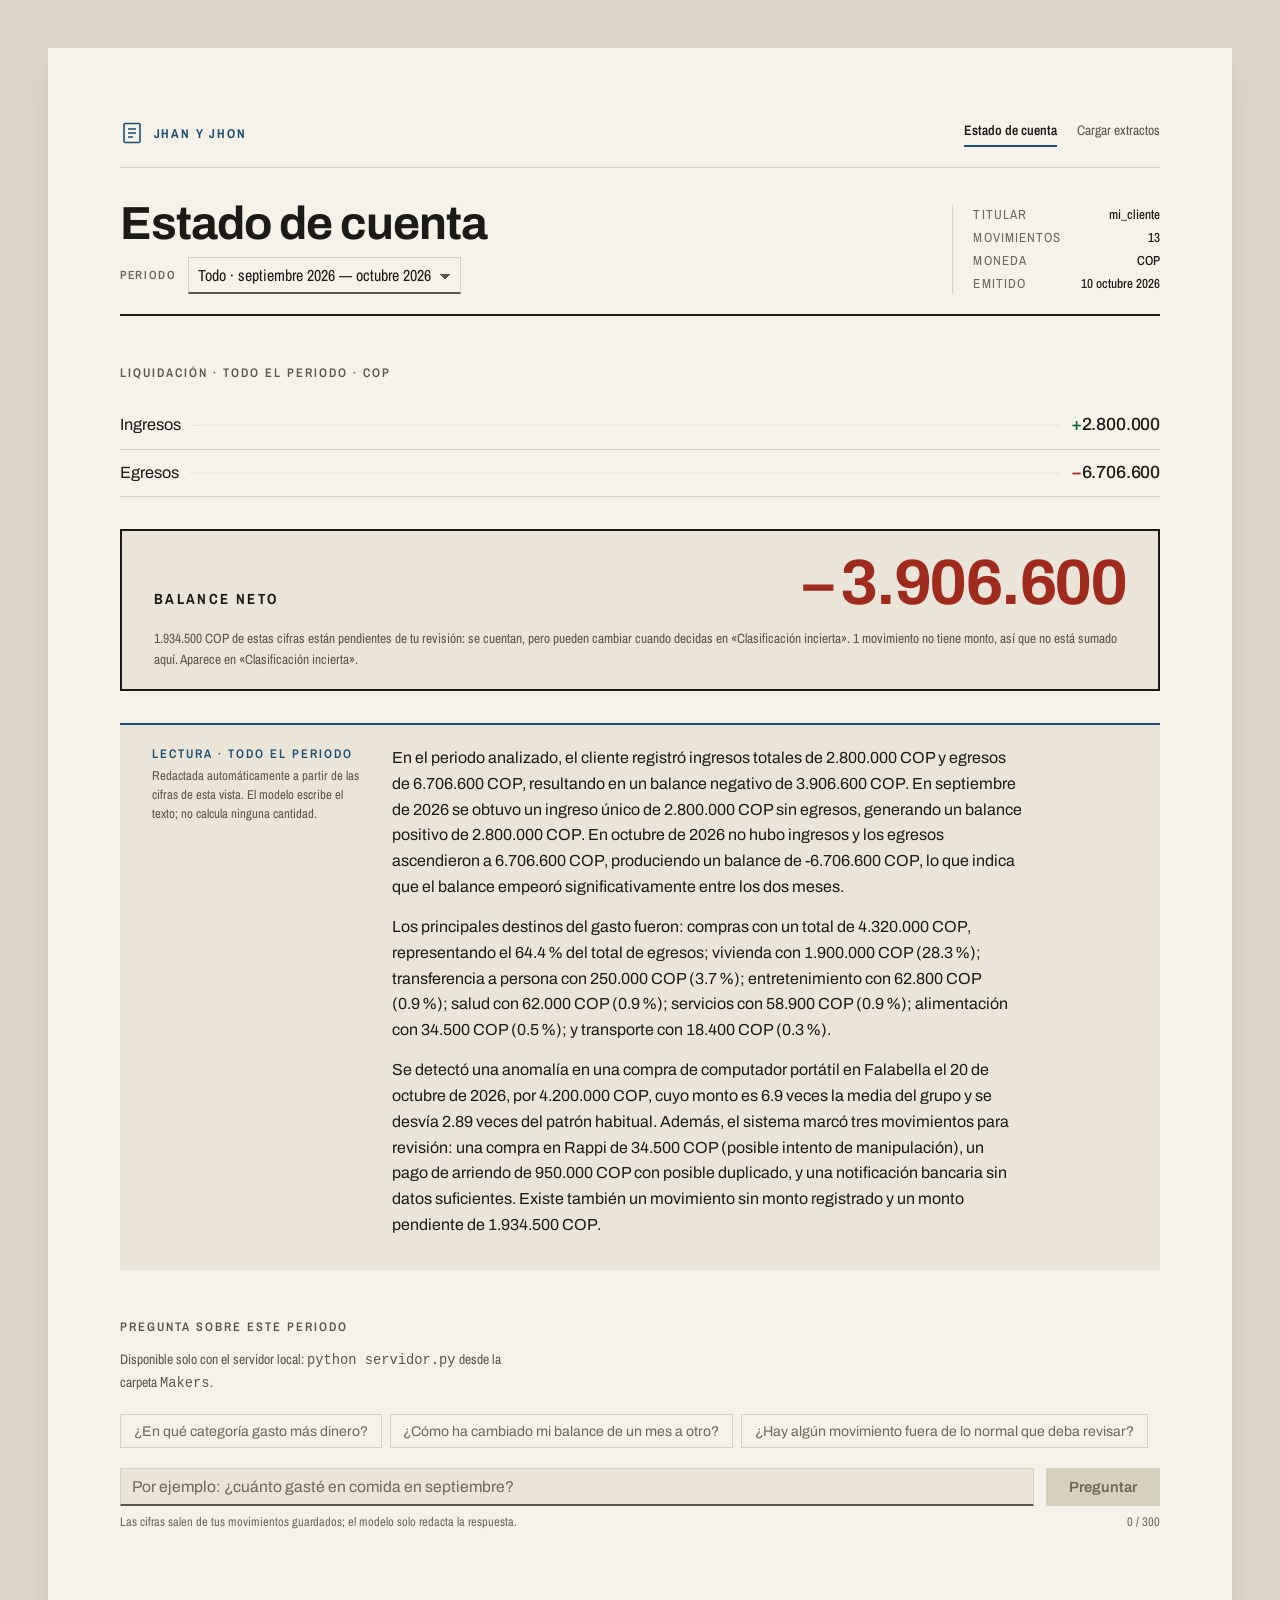
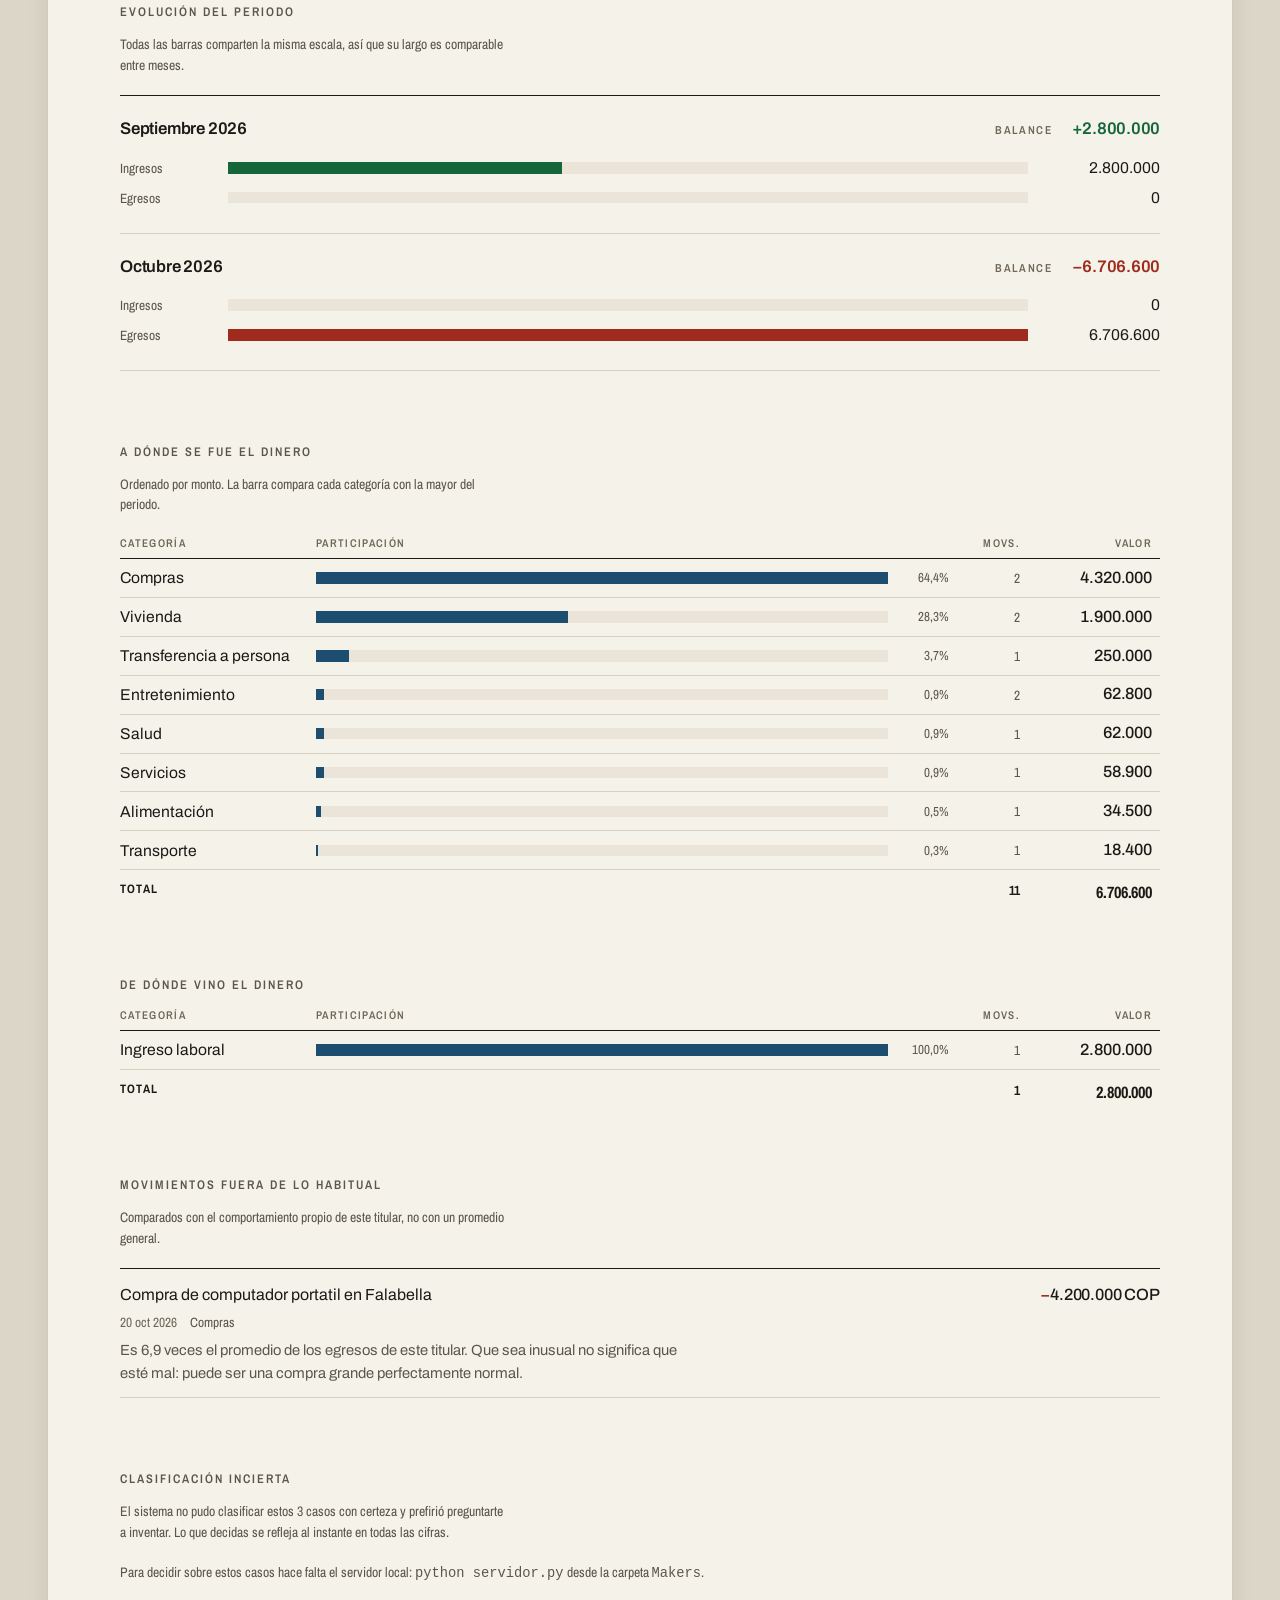
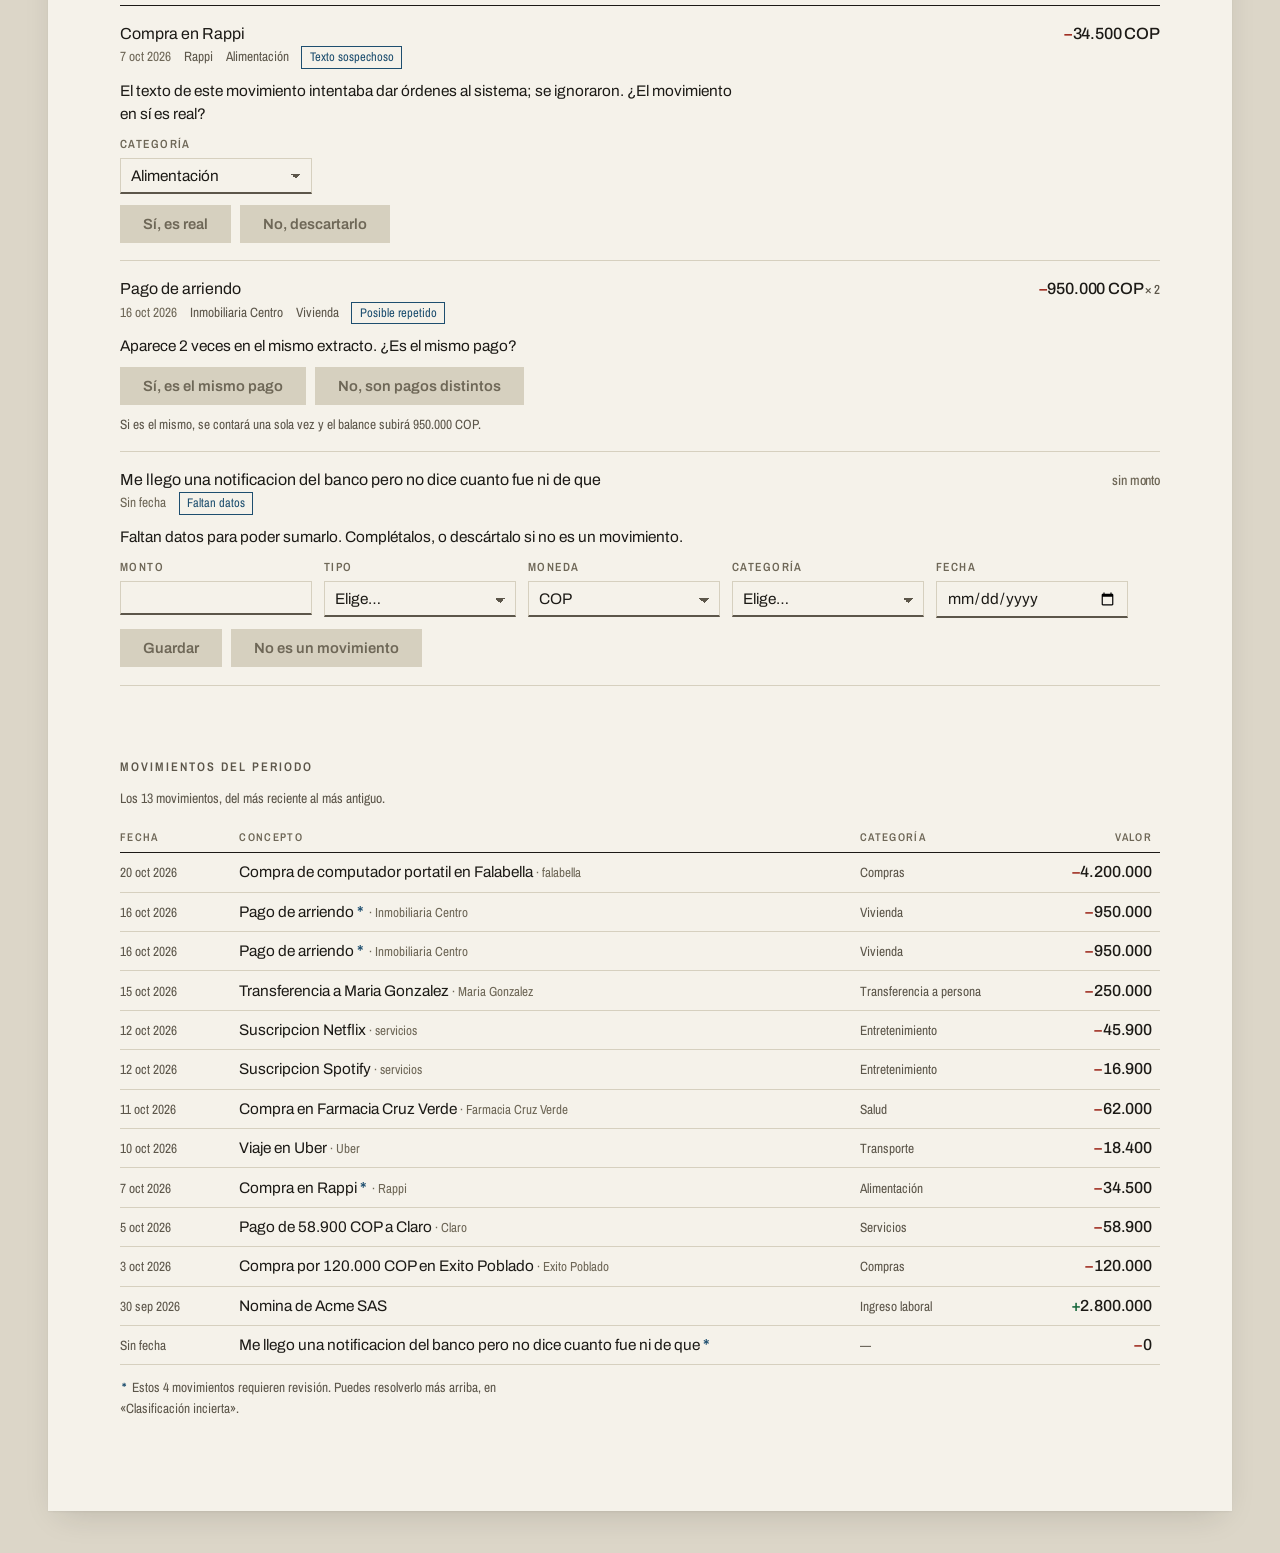
==== commit c8b04dc5: "cositas jsjsjsj" ====
--- a/dashboard/index.html
+++ b/dashboard/index.html
@@ -145,15 +145,23 @@
     </div>`;
 }
 
-function liquidacion(total, moneda, sinFecha) {
+function liquidacion(total, moneda, sinFecha, sinMonto, pendiente, nombre) {
   const positivo = total.balance >= 0;
-  const nota = sinFecha
-    ? `${sinFecha} ${sinFecha === 1 ? 'movimiento quedó' : 'movimientos quedaron'} fuera del análisis por periodo: no traen fecha. Sus montos sí están sumados arriba.`
-    : '';
+  const notas = [];
+  if (pendiente) {
+    notas.push(`${FORMATO.format(pendiente)} ${moneda} de estas cifras ${pendiente === 1 ? 'está' : 'están'} pendientes de tu revisión: se cuentan, pero pueden cambiar cuando decidas en «Clasificación incierta».`);
+  }
+  if (sinMonto) {
+    notas.push(`${sinMonto} ${sinMonto === 1 ? 'movimiento no tiene' : 'movimientos no tienen'} monto, así que no ${sinMonto === 1 ? 'está sumado' : 'están sumados'} aquí. Aparece${sinMonto === 1 ? '' : 'n'} en «Clasificación incierta».`);
+  }
+  if (sinFecha) {
+    notas.push(`${sinFecha} ${sinFecha === 1 ? 'movimiento sin fecha sí está sumado' : 'movimientos sin fecha sí están sumados'} aquí, pero no ${sinFecha === 1 ? 'aparece' : 'aparecen'} en ningún mes.`);
+  }
+  const nota = notas.join(' ');
 
   return `
     <section class="liquidacion" aria-labelledby="tit-liquidacion">
-      <h2 class="liquidacion__titulo" id="tit-liquidacion">Liquidación del periodo · ${escapar(moneda)}</h2>
+      <h2 class="liquidacion__titulo" id="tit-liquidacion">Liquidación · ${escapar(nombre)} · ${escapar(moneda)}</h2>
       ${renglon('Ingresos', total.ingresos, '+', 'monto--ingreso')}
       ${renglon('Egresos', total.egresos, '−', 'monto--egreso')}
       <div class="total ${positivo ? 'total--positivo' : 'total--negativo'}">
@@ -265,16 +273,86 @@
     </section>`;
 }
 
-function lectura(texto) {
-  if (!texto) return '';
-  const parrafos = texto.split(/\n\s*\n/).map(p => p.trim()).filter(Boolean);
-
-  return `
-    <section class="lectura" aria-labelledby="tit-lectura">
-      <h2 class="lectura__titulo" id="tit-lectura">Lectura del periodo</h2>
-      <p class="lectura__origen">Redactada automáticamente a partir de las cifras de este estado. El modelo escribe el texto; no calcula ninguna cantidad.</p>
-      <div class="lectura__cuerpo">${parrafos.map(p => `<p>${escapar(p)}</p>`).join('')}</div>
+const estadoLecturas = {};   // vista -> 'redactando' | 'fallo'
+
+function lectura(vista) {
+  const guardada = datosActuales.lecturas?.[vista];
+  const estado = estadoLecturas[vista];
+  const nombre = nombrarVista(vista);
+
+  let cuerpo;
+  if (guardada) {
+    const parrafos = guardada.texto.split(/\n\s*\n/).map(p => p.trim()).filter(Boolean);
+    cuerpo = parrafos.map(p => `<p>${escapar(p)}</p>`).join('');
+  } else if (estado === 'fallo') {
+    cuerpo = `<p class="lectura__espera">No se pudo redactar la lectura de ${escapar(nombre)}.
+      <button class="boton boton--fantasma" type="button" id="lectura-actualizar">Reintentar</button></p>`;
+  } else {
+    cuerpo = `<p class="lectura__espera">Redactando la lectura de ${escapar(nombre)}…</p>`;
+  }
+
+  return `
+    <section class="lectura" aria-labelledby="tit-lectura" id="lectura" aria-busy="${!guardada && estado !== 'fallo'}">
+      <h2 class="lectura__titulo" id="tit-lectura">Lectura · ${escapar(nombre)}</h2>
+      <p class="lectura__origen">Redactada automáticamente a partir de las cifras de esta vista. El modelo escribe el texto; no calcula ninguna cantidad.</p>
+      ${guardada && !guardada.vigente ? `
+        <div class="lectura__vieja">
+          <p>Se redactó antes de los últimos cambios, así que puede citar cifras anteriores. Las tablas sí están al día.</p>
+          <button class="boton boton--fantasma" type="button" id="lectura-actualizar">Actualizar lectura</button>
+        </div>` : ''}
+      <div class="lectura__cuerpo">${cuerpo}</div>
     </section>`;
+}
+
+function pintarLectura() {
+  const actual = document.getElementById('lectura');
+  if (!actual) return;
+  actual.outerHTML = lectura(vistaActual);
+  document.getElementById('lectura-actualizar')?.addEventListener('click', redactarDeNuevo);
+}
+
+// La primera vez que se abre una vista sin lectura, se pide una (una llamada a
+// Groq, que queda guardada). Después se reutiliza: nunca se pide sola dos veces.
+async function asegurarLectura() {
+  const vista = vistaActual;
+  if (datosActuales.lecturas?.[vista] || estadoLecturas[vista]) return;
+  if (!(await servidorDisponible())) {
+    document.getElementById('lectura')?.remove();
+    return;
+  }
+  estadoLecturas[vista] = 'redactando';
+  try {
+    const respuesta = await fetch(`/api/lectura?periodo=${encodeURIComponent(vista)}`, { cache: 'no-store' });
+    const cuerpo = await respuesta.json().catch(() => ({}));
+    if (!respuesta.ok) throw new Error(cuerpo.error);
+    datosActuales.lecturas = { ...datosActuales.lecturas, [vista]: { texto: cuerpo.texto, vigente: cuerpo.vigente } };
+    delete estadoLecturas[vista];
+  } catch {
+    estadoLecturas[vista] = 'fallo';
+  }
+  if (vistaActual === vista) pintarLectura();
+}
+
+async function redactarDeNuevo(evento) {
+  const boton = evento.currentTarget;
+  const vista = vistaActual;
+  boton.disabled = true;
+  boton.textContent = 'Redactando…';
+  try {
+    const respuesta = await fetch('/api/lectura', {
+      method: 'POST',
+      headers: { 'Content-Type': 'application/json' },
+      body: JSON.stringify({ periodo: vista })
+    });
+    const cuerpo = await respuesta.json().catch(() => ({}));
+    if (!respuesta.ok) throw new Error(cuerpo.error);
+    datosActuales.lecturas = { ...datosActuales.lecturas, [vista]: { texto: cuerpo.texto, vigente: true } };
+    delete estadoLecturas[vista];
+  } catch {
+    estadoLecturas[vista] = 'fallo';
+    delete datosActuales.lecturas?.[vista];
+  }
+  if (vistaActual === vista) pintarLectura();
 }
 
 function itemMarcado(m, extra) {
@@ -315,39 +393,168 @@
     </section>`;
 }
 
-function paraRevision(movimientos) {
-  if (!movimientos?.length) {
+const MONEDAS_LISTA = ['COP', 'USD', 'EUR', 'MXN', 'ARS', 'CLP', 'PEN', 'BRL'];
+const ETIQUETAS_DECISION = { confirmado: 'Confirmado', descartado: 'Descartado', corregido: 'Corregido' };
+
+const opciones = (pares, actual, vacia) =>
+  (vacia ? `<option value="">${escapar(vacia)}</option>` : '') +
+  pares.map(([valor, texto]) => `<option value="${escapar(valor)}"${valor === actual ? ' selected' : ''}>${escapar(texto)}</option>`).join('');
+
+function campoRevision(campo, m) {
+  const etiqueta = { monto: 'Monto', tipo: 'Tipo', moneda: 'Moneda', categoria: 'Categoría', fecha: 'Fecha' }[campo];
+  let control;
+  if (campo === 'monto') {
+    control = `<input class="campo__entrada" name="monto" type="number" min="0" step="any" inputmode="decimal" value="${m.monto ?? ''}" required>`;
+  } else if (campo === 'tipo') {
+    control = `<select class="campo__entrada" name="tipo" required>${opciones([['egreso', 'Egreso'], ['ingreso', 'Ingreso']], m.tipo, 'Elige…')}</select>`;
+  } else if (campo === 'moneda') {
+    control = `<select class="campo__entrada" name="moneda" required>${opciones(MONEDAS_LISTA.map(c => [c, c]), m.moneda ?? 'COP')}</select>`;
+  } else if (campo === 'categoria') {
+    control = `<select class="campo__entrada" name="categoria">${opciones(Object.entries(CATEGORIAS), m.categoria, 'Elige…')}</select>`;
+  } else {
+    control = `<input class="campo__entrada" name="fecha" type="date" value="${escapar(m.fecha ?? '')}">`;
+  }
+  return `<label class="campo"><span class="campo__etiqueta">${etiqueta}</span>${control}</label>`;
+}
+
+function elementoPendiente(e) {
+  const m = e.movimiento;
+  const esIngreso = m.tipo === 'ingreso';
+  const quien = m.contraparte;
+  const motivos = e.motivos ?? [];
+  const faltaLoEsencial = (e.faltantes ?? []).some(c => ['monto', 'tipo', 'moneda'].includes(c));
+  const descartar = (texto = 'Descartarlo') =>
+    `<button class="boton boton--fantasma" type="button" data-accion="descartar" disabled>${texto}</button>`;
+
+  let cuerpo;
+  if (e.caso === 'duplicado') {
+    const exceso = (m.monto ?? 0) * (e.repeticiones - 1);
+    cuerpo = `
+      <p class="revision__pregunta">Aparece ${e.repeticiones} veces en el mismo extracto. ¿Es el mismo pago?</p>
+      <div class="revision__acciones">
+        <button class="boton" type="button" data-accion="duplicado_si" disabled>Sí, es el mismo pago</button>
+        <button class="boton boton--fantasma" type="button" data-accion="duplicado_no" disabled>No, son pagos distintos</button>
+      </div>
+      ${exceso ? `<p class="revision__efecto">Si es el mismo, se contará una sola vez y el balance ${esIngreso ? 'bajará' : 'subirá'} ${FORMATO.format(exceso)} ${escapar(m.moneda ?? '')}.</p>` : ''}`;
+  } else if (faltaLoEsencial) {
+    const campos = ['monto', 'tipo', 'moneda', 'categoria', 'fecha'].filter(c => (e.faltantes ?? []).includes(c) || c === 'categoria');
+    cuerpo = `
+      <p class="revision__pregunta">Faltan datos para poder sumarlo. Complétalos, o descártalo si no es un movimiento.</p>
+      <div class="revision__campos">${campos.map(c => campoRevision(c, m)).join('')}</div>
+      <div class="revision__acciones">
+        <button class="boton" type="button" data-accion="completar" disabled>Guardar</button>
+        ${descartar('No es un movimiento')}
+      </div>`;
+  } else if (motivos.includes('posible_intento_de_manipulacion')) {
+    cuerpo = `
+      <p class="revision__pregunta">El texto de este movimiento intentaba dar órdenes al sistema; se ignoraron. ¿El movimiento en sí es real?</p>
+      <div class="revision__campos">${campoRevision('categoria', m)}</div>
+      <div class="revision__acciones">
+        <button class="boton" type="button" data-accion="confirmar" disabled>Sí, es real</button>
+        ${descartar('No, descartarlo')}
+      </div>`;
+  } else if (motivos.includes('formato_numerico_ambiguo')) {
+    cuerpo = `
+      <p class="revision__pregunta">El monto podía leerse de más de una forma. Confirma el valor correcto.</p>
+      <div class="revision__campos">${campoRevision('monto', m)}</div>
+      <div class="revision__acciones">
+        <button class="boton" type="button" data-accion="confirmar" disabled>Este es el monto</button>
+        ${descartar()}
+      </div>`;
+  } else if (motivos.includes('moneda_no_especificada')) {
+    cuerpo = `
+      <p class="revision__pregunta">El extracto no decía en qué moneda estaba. Elígela para poder sumarlo.</p>
+      <div class="revision__campos">${campoRevision('moneda', m)}</div>
+      <div class="revision__acciones">
+        <button class="boton" type="button" data-accion="confirmar" disabled>Guardar moneda</button>
+        ${descartar()}
+      </div>`;
+  } else {
+    cuerpo = `
+      <div class="revision__campos">${campoRevision('categoria', m)}</div>
+      <div class="revision__acciones">
+        <button class="boton" type="button" data-accion="confirmar" disabled>Está bien</button>
+        ${descartar()}
+      </div>`;
+  }
+
+  return `
+    <div class="revision__item" data-ids="${escapar(JSON.stringify(e.ids))}"
+         data-original="${escapar(JSON.stringify({ monto: m.monto, moneda: m.moneda, categoria: m.categoria }))}">
+      <div class="revision__cabeza">
+        <p class="marcado__desc">${escapar(m.descripcion || 'Movimiento sin descripción')}</p>
+        ${m.monto != null ? `<span class="marcado__monto ${esIngreso ? 'marcado__monto--ingreso' : 'marcado__monto--egreso'}"><span class="signo">${esIngreso ? '+' : '−'}</span>${FORMATO.format(m.monto)}${m.moneda ? ' ' + escapar(m.moneda) : ''}${e.repeticiones > 1 ? ` <span class="revision__veces">× ${e.repeticiones}</span>` : ''}</span>` : '<span class="marcado__monto revision__sin-monto">sin monto</span>'}
+      </div>
+      <div class="marcado__meta">
+        <span class="marcado__fecha">${escapar(fechaCorta(m.fecha))}</span>
+        ${quien ? `<span>${escapar(quien)}</span>` : ''}
+        ${m.categoria ? `<span>${escapar(nombrarCategoria(m.categoria))}</span>` : ''}
+        ${leerMotivos(motivos.join(',')).map(mo => `<span class="motivo">${escapar(mo.etiqueta)}</span>`).join('')}
+      </div>
+      ${cuerpo}
+      <p class="revision__error" role="alert"></p>
+    </div>`;
+}
+
+function elementoResuelto(e) {
+  const m = e.movimiento;
+  const etiqueta = e.caso === 'duplicado'
+    ? (e.decisiones.includes('descartado') ? 'Contado una vez' : 'Son pagos distintos')
+    : (ETIQUETAS_DECISION[e.decisiones[0]] ?? 'Revisado');
+  return `
+    <div class="revision__resuelto" data-ids="${escapar(JSON.stringify(e.ids))}">
+      <span class="revision__resuelto-desc">${escapar(m.descripcion || 'Movimiento')}${m.monto != null ? ` · ${FORMATO.format(m.monto)}` : ''}</span>
+      <span class="motivo">${escapar(etiqueta)}</span>
+      <button class="adjuntos__quitar" type="button" data-accion="deshacer" disabled>Deshacer</button>
+    </div>`;
+}
+
+function revisionSeccion(revision) {
+  const pendientes = revision?.pendientes ?? [];
+  const resueltos = revision?.resueltos ?? [];
+
+  if (!pendientes.length && !resueltos.length) {
     return `
-      <section class="bloque" aria-labelledby="tit-revision">
+      <section class="bloque" aria-labelledby="tit-revision" id="revision">
         <h2 class="bloque__titulo" id="tit-revision">Clasificación incierta</h2>
-        <p class="bloque__nota">Ningún movimiento de este periodo quedó pendiente de revisión: el sistema pudo clasificarlos todos con la información disponible.</p>
+        <p class="bloque__nota">Ningún movimiento quedó pendiente de revisión: el sistema pudo clasificarlos todos con la información disponible.</p>
       </section>`;
   }
 
   return `
-    <section class="bloque" aria-labelledby="tit-revision">
+    <section class="bloque" aria-labelledby="tit-revision" id="revision">
       <h2 class="bloque__titulo" id="tit-revision">Clasificación incierta</h2>
-      <p class="bloque__nota">El sistema marcó ${movimientos.length === 1 ? 'este movimiento' : `estos ${movimientos.length} movimientos`} porque no pudo clasificarlos con certeza. Prefiere decirlo a inventar el dato que falta.</p>
-      <div class="marcado">${movimientos.map(m => itemMarcado(m)).join('')}</div>
+      <p class="bloque__nota">${pendientes.length
+        ? `El sistema no pudo clasificar ${pendientes.length === 1 ? 'este caso' : `estos ${pendientes.length} casos`} con certeza y prefirió preguntarte a inventar. Lo que decidas se refleja al instante en todas las cifras.`
+        : 'Ya revisaste todo lo pendiente. Puedes deshacer cualquier decisión.'}</p>
+      <p class="revision__aviso" id="revision-aviso" role="status" aria-live="polite"></p>
+      ${pendientes.length ? `<div class="marcado">${pendientes.map(elementoPendiente).join('')}</div>` : ''}
+      ${resueltos.length ? `
+        <h3 class="revision__subtitulo">Ya revisados</h3>
+        <div class="revision__resueltos">${resueltos.map(elementoResuelto).join('')}</div>` : ''}
     </section>`;
 }
 
 function libro(movimientos) {
   if (!movimientos?.length) return '';
 
-  const marcados = movimientos.filter(m => m.requiere_revision_humana).length;
+  const marcados = movimientos.filter(m => m.pendiente).length;
+  const vigentes = movimientos.filter(m => m.decision !== 'descartado').length;
 
   const filas = movimientos.map((m) => {
     const esIngreso = m.tipo === 'ingreso';
     const quien = contraparte(m);
+    const descartado = m.decision === 'descartado';
     return `
-      <div class="libro__fila">
+      <div class="libro__fila${descartado ? ' libro__fila--descartada' : ''}">
         <span class="libro__fecha">${escapar(fechaCorta(m.fecha))}</span>
         <span class="libro__concepto">
           <span class="libro__desc">${escapar(m.descripcion || 'Sin descripción')}</span>${
-            m.requiere_revision_humana
-              ? `<a class="llamada" href="#tit-revision" title="Requiere revisión humana" aria-label="Requiere revisión humana">*</a>`
-              : ''}
+            m.pendiente
+              ? `<a class="llamada" href="#tit-revision" title="Pendiente de revisión" aria-label="Pendiente de revisión">*</a>`
+              : ''}${
+            descartado ? ' <span class="motivo motivo--apagado">descartado</span>'
+              : m.decision === 'corregido' ? ' <span class="motivo motivo--apagado">corregido</span>' : ''}
           ${quien ? `<span class="libro__parte"> · ${escapar(quien)}</span>` : ''}
         </span>
         <span class="libro__cat">${escapar(nombrarCategoria(m.categoria))}</span>
@@ -360,7 +567,8 @@
   return `
     <section class="bloque" aria-labelledby="tit-libro">
       <h2 class="bloque__titulo" id="tit-libro">Movimientos del periodo</h2>
-      <p class="bloque__nota">Los ${movimientos.length} movimientos, del más reciente al más antiguo.</p>
+      <p class="bloque__nota">Los ${vigentes} movimientos, del más reciente al más antiguo${
+        vigentes !== movimientos.length ? `. Los descartados se muestran tachados y no cuentan en ninguna cifra` : ''}.</p>
       <div class="libro">
         <div class="libro__encabezado">
           <span>Fecha</span>
@@ -370,11 +578,28 @@
         </div>
         ${filas}
       </div>
-      ${marcados ? `<p class="libro__pie"><span class="llamada">*</span> ${marcados === 1 ? 'Este movimiento requiere' : `Estos ${marcados} movimientos requieren`} revisión humana. El motivo está más arriba, en «Clasificación incierta».</p>` : ''}
+      ${marcados ? `<p class="libro__pie"><span class="llamada">*</span> ${marcados === 1 ? 'Este movimiento requiere' : `Estos ${marcados} movimientos requieren`} revisión. Puedes resolverlo más arriba, en «Clasificación incierta».</p>` : ''}
     </section>`;
 }
 
-function membrete(datos, total) {
+const nombrarVista = (vista) => vista === 'todo' ? 'todo el periodo' : nombrarPeriodo(vista);
+const capitalizar = (texto) => texto.charAt(0).toUpperCase() + texto.slice(1);
+
+function selectorVista(datos) {
+  const rango = rangoPeriodos(datos.vistas.todo.periodos);
+  // Los meses más recientes primero: con muchos meses cargados es lo que más se consulta.
+  const meses = [...(datos.periodos_disponibles ?? [])].reverse();
+  return `
+    <label class="selector">
+      <span class="selector__etiqueta">Periodo</span>
+      <select class="campo__entrada selector__lista" id="vista">
+        <option value="todo"${vistaActual === 'todo' ? ' selected' : ''}>Todo · ${escapar(rango)}</option>
+        ${meses.map(m => `<option value="${escapar(m)}"${vistaActual === m ? ' selected' : ''}>${escapar(capitalizar(nombrarPeriodo(m)))}</option>`).join('')}
+      </select>
+    </label>`;
+}
+
+function membrete(datos, v) {
   const generado = new Date(datos.generado);
   const fechaLegible = `${generado.getDate()} ${MESES[generado.getMonth()]} ${generado.getFullYear()}`;
 
@@ -382,11 +607,11 @@
     <header class="membrete">
       <div class="membrete__emisor">
         <h1 class="membrete__titulo">Estado de cuenta</h1>
-        <p class="membrete__periodo">${escapar(rangoPeriodos(datos.periodos))}</p>
+        ${selectorVista(datos)}
       </div>
       <dl class="documento">
         <dt>Titular</dt><dd>${escapar(datos.cliente_id)}</dd>
-        <dt>Movimientos</dt><dd>${total.n_movimientos}</dd>
+        <dt>Movimientos</dt><dd>${v.total_movimientos}</dd>
         <dt>Moneda</dt><dd>${escapar(datos.moneda_principal ?? '—')}</dd>
         <dt>Emitido</dt><dd>${escapar(fechaLegible)}</dd>
       </dl>
@@ -399,26 +624,306 @@
   return `<p class="total__nota">Este estado liquida ${escapar(totales[0].moneda)}. Hay movimientos en ${escapar(otras)} que no se suman aquí: mezclar monedas daría una cifra sin significado.</p>`;
 }
 
-function render(datos) {
-  const total = datos.totales?.[0];
+/* ───────────── Consulta sobre el periodo ───────────── */
+
+// Respaldo para la versión estática. Con servidor se piden a /api/sugerencias,
+// que es la fuente de verdad.
+const SUGERIDAS_RESPALDO = [
+  '¿En qué categoría gasto más dinero?',
+  '¿Cómo ha cambiado mi balance de un mes a otro?',
+  '¿Hay algún movimiento fuera de lo normal que deba revisar?'
+];
+const MAX_PREGUNTA = 300;
+const historialConsulta = [];
+let consultando = false;
+
+const ETIQUETAS_ESTADO = {
+  cortesia: '',
+  rechazo: 'No procesada',
+  fuera_de_dominio: 'Fuera de alcance',
+  limite: 'En pausa',
+  sin_datos: 'Sin datos',
+  error: 'No disponible'
+};
+
+function consulta() {
+  return `
+    <section class="consulta" aria-labelledby="tit-consulta">
+      <h2 class="bloque__titulo" id="tit-consulta">Pregunta sobre este periodo</h2>
+      <p class="bloque__nota" id="consulta-nota">Comprobando si el asistente está disponible…</p>
+      <div class="consulta__sugeridas" id="consulta-sugeridas" role="group" aria-label="Preguntas sugeridas">
+        ${SUGERIDAS_RESPALDO.map(s => `<button class="sugerida" type="button" disabled>${escapar(s)}</button>`).join('')}
+      </div>
+      <div class="consulta__hilo" id="consulta-hilo" aria-live="polite"></div>
+      <form class="consulta__form" id="consulta-form" autocomplete="off">
+        <label class="sr" for="consulta-entrada">Tu pregunta</label>
+        <input class="consulta__entrada" id="consulta-entrada" type="text" maxlength="${MAX_PREGUNTA}"
+               placeholder="Por ejemplo: ¿cuánto gasté en comida en septiembre?" disabled>
+        <button class="boton" type="submit" id="consulta-boton" disabled>Preguntar</button>
+      </form>
+      <div class="consulta__pie">
+        <span>Las cifras salen de tus movimientos guardados; el modelo solo redacta la respuesta.</span>
+        <span class="consulta__contador" id="consulta-contador">0 / ${MAX_PREGUNTA}</span>
+      </div>
+    </section>`;
+}
+
+const normalizarPregunta = (t) => String(t ?? '').toLowerCase()
+  .normalize('NFD').replace(/[̀-ͯ]/g, '').replace(/[^a-z0-9ñ ]/g, '').replace(/\s+/g, ' ').trim();
+
+function habilitarConsulta(activo) {
+  document.getElementById('consulta-entrada').disabled = !activo;
+  document.getElementById('consulta-boton').disabled = !activo;
+  document.querySelectorAll('#consulta-sugeridas .sugerida').forEach(b => { b.disabled = !activo; });
+}
+
+function agregarIntercambio(pregunta) {
+  const hilo = document.getElementById('consulta-hilo');
+  const nodo = document.createElement('div');
+  nodo.className = 'intercambio intercambio--pendiente';
+  nodo.innerHTML = `
+    <p class="intercambio__pregunta">${escapar(pregunta)}</p>
+    <p class="intercambio__respuesta">Consultando…</p>`;
+  hilo.appendChild(nodo);
+  nodo.scrollIntoView({ block: 'nearest', behavior: 'smooth' });
+  return nodo;
+}
+
+function completarIntercambio(nodo, pregunta, datos) {
+  const tipo = datos?.tipo ?? 'error';
+  const etiqueta = ETIQUETAS_ESTADO[tipo];
+  const reescrita = datos?.pregunta_reescrita;
+  // Si el sistema reinterpretó la pregunta ("¿y en salud?"), se muestra cómo:
+  // así el titular sabe exactamente qué se respondió.
+  const mostrarReescrita = tipo === 'respuesta' && reescrita
+    && normalizarPregunta(reescrita) !== normalizarPregunta(pregunta);
+
+  nodo.className = `intercambio ${tipo === 'respuesta' ? '' : 'intercambio--aviso'}`;
+  nodo.innerHTML = `
+    <p class="intercambio__pregunta">${escapar(pregunta)}</p>
+    <p class="intercambio__respuesta">${etiqueta ? `<span class="intercambio__estado">${escapar(etiqueta)}</span>` : ''}${escapar(datos?.texto ?? 'No pude responder en este momento.')}</p>
+    ${mostrarReescrita ? `<p class="intercambio__nota">Entendí: «${escapar(reescrita)}»</p>` : ''}`;
+}
+
+async function enviarPregunta(texto) {
+  const pregunta = String(texto ?? '').trim();
+  if (!pregunta || consultando) return;
+
+  consultando = true;
+  habilitarConsulta(false);
+  const entrada = document.getElementById('consulta-entrada');
+  entrada.value = '';
+  actualizarContador();
+  const nodo = agregarIntercambio(pregunta);
+
+  try {
+    const respuesta = await fetch('/api/preguntar', {
+      method: 'POST',
+      headers: { 'Content-Type': 'application/json' },
+      // Solo los últimos turnos con respuesta real: los rechazos y saludos no
+      // aportan contexto para resolver referencias.
+      body: JSON.stringify({ pregunta, historial: historialConsulta.slice(-3), vista: vistaActual === 'todo' ? null : vistaActual })
+    });
+    const datos = await respuesta.json().catch(() => null);
+    completarIntercambio(nodo, pregunta, datos);
+    if (datos?.tipo === 'respuesta') {
+      historialConsulta.push({ pregunta: datos.pregunta_reescrita || pregunta, respuesta: datos.texto, filtros: datos.filtros || null });
+    }
+  } catch {
+    completarIntercambio(nodo, pregunta, { tipo: 'error', texto: 'No se pudo contactar al servidor.' });
+  } finally {
+    consultando = false;
+    habilitarConsulta(true);
+    entrada.focus();
+  }
+}
+
+function actualizarContador() {
+  const largo = document.getElementById('consulta-entrada').value.length;
+  const contador = document.getElementById('consulta-contador');
+  contador.textContent = `${largo} / ${MAX_PREGUNTA}`;
+  contador.classList.toggle('consulta__contador--lleno', largo >= MAX_PREGUNTA);
+}
+
+function pintarSugeridas(lista) {
+  const contenedor = document.getElementById('consulta-sugeridas');
+  contenedor.innerHTML = lista.map(s => `<button class="sugerida" type="button">${escapar(s)}</button>`).join('');
+}
+
+async function activarConsulta() {
+  const nota = document.getElementById('consulta-nota');
+  if (!nota) return;
+
+  document.getElementById('consulta-form').addEventListener('submit', (e) => {
+    e.preventDefault();
+    enviarPregunta(document.getElementById('consulta-entrada').value);
+  });
+  document.getElementById('consulta-entrada').addEventListener('input', actualizarContador);
+  document.getElementById('consulta-sugeridas').addEventListener('click', (e) => {
+    const boton = e.target.closest('.sugerida');
+    if (boton && !boton.disabled) enviarPregunta(boton.textContent);
+  });
+
+  try {
+    // Ambas respuestas se piden una sola vez por carga de página: cambiar de
+    // vista repinta la sección, pero no debe volver a preguntar al servidor.
+    if (!(await servidorDisponible())) throw new Error();
+    const sugeridas = await sugerenciasCache();
+    pintarSugeridas(Array.isArray(sugeridas) && sugeridas.length ? sugeridas : SUGERIDAS_RESPALDO);
+    nota.textContent = vistaActual === 'todo'
+      ? 'Pregunta sobre tus ingresos, gastos, categorías o meses. Puedes encadenar preguntas: «¿y en agosto?».'
+      : `Si no mencionas un mes, se responde sobre ${nombrarVista(vistaActual)}. Puedes encadenar preguntas: «¿y en transporte?».`;
+    habilitarConsulta(true);
+  } catch {
+    nota.innerHTML = 'Disponible solo con el servidor local: <code>python servidor.py</code> desde la carpeta <code>Makers</code>.';
+  }
+}
+
+let datosActuales = null;
+let vistaActual = 'todo';
+
+function render(datos, { conservar = false } = {}) {
+  if (!datos.vistas?.[vistaActual]) vistaActual = 'todo';
+  const v = datos.vistas?.[vistaActual];
+  const total = v?.totales?.[0];
   if (!total) return mostrarAviso('Sin movimientos', '<p>Este estado de cuenta no tiene movimientos para mostrar.</p>');
+  datosActuales = datos;
+  const nombre = nombrarVista(vistaActual);
+  const movimientos = vistaActual === 'todo'
+    ? datos.movimientos
+    : datos.movimientos.filter(m => (m.fecha ?? '').startsWith(vistaActual));
+
+  // Al recalcular tras una decisión, se repinta todo el estado de cuenta, pero
+  // la conversación con el asistente y la posición de lectura se conservan.
+  const hilo = conservar ? document.getElementById('consulta-hilo')?.innerHTML : null;
+  const posicion = window.scrollY;
 
   document.getElementById('raiz').innerHTML = `
     <main>
-      ${membrete(datos, total)}
-      ${liquidacion(total, total.moneda, datos.movimientos_sin_fecha)}
-      ${avisoOtrasMonedas(datos.totales)}
-      ${lectura(datos.resumen_texto)}
-      ${evolucion(datos.periodos, total.moneda)}
-      ${desglose(datos.categorias_egreso, 'A dónde se fue el dinero', 'Ordenado por monto. La barra compara cada categoría con la mayor del periodo.', 'tit-egresos')}
-      ${desglose(datos.categorias_ingreso, 'De dónde vino el dinero', null, 'tit-ingresos')}
-      ${inusuales(datos.anomalias)}
-      ${paraRevision(datos.para_revision)}
-      ${libro(datos.movimientos)}
+      ${membrete(datos, v)}
+      ${liquidacion(total, total.moneda, v.movimientos_sin_fecha, v.movimientos_sin_monto, v.monto_pendiente, nombre)}
+      ${avisoOtrasMonedas(v.totales)}
+      ${lectura(vistaActual)}
+      ${consulta()}
+      ${vistaActual === 'todo' ? evolucion(v.periodos, total.moneda) : ''}
+      ${desglose(v.categorias_egreso, 'A dónde se fue el dinero', 'Ordenado por monto. La barra compara cada categoría con la mayor del periodo.', 'tit-egresos')}
+      ${desglose(v.categorias_ingreso, 'De dónde vino el dinero', null, 'tit-ingresos')}
+      ${inusuales(v.anomalias)}
+      ${revisionSeccion(datos.revision)}
+      ${libro(movimientos)}
     </main>`;
 
   document.title = `Estado de cuenta · ${datos.cliente_id} · Jhan y Jhon`;
-}
+  activarConsulta();
+  if (hilo) document.getElementById('consulta-hilo').innerHTML = hilo;
+  activarRevision();
+  document.getElementById('lectura-actualizar')?.addEventListener('click', redactarDeNuevo);
+  document.getElementById('vista').addEventListener('change', (e) => cambiarVista(e.target.value));
+  asegurarLectura();
+  if (conservar) window.scrollTo(0, posicion);
+}
+
+// Atrás, adelante o editar la URL a mano también cambian de vista.
+window.addEventListener('hashchange', () => {
+  const pedida = decodeURIComponent(location.hash.slice(1)) || 'todo';
+  if (datosActuales && pedida !== vistaActual) cambiarVista(pedida);
+});
+
+// Cambiar de periodo no pide nada: todas las vistas vienen ya calculadas.
+function cambiarVista(vista) {
+  if (!datosActuales.vistas[vista]) return;
+  vistaActual = vista;
+  history.replaceState(null, '', vista === 'todo' ? location.pathname : `#${vista}`);
+  render(datosActuales, { conservar: true });
+}
+
+/* ───────────── Acciones de revisión ───────────── */
+
+let servidorPromesa = null;
+const servidorDisponible = () => (servidorPromesa ??= fetch('/api/estado', { cache: 'no-store' })
+  .then(r => r.ok).catch(() => false));
+
+let sugerenciasPromesa = null;
+const sugerenciasCache = () => (sugerenciasPromesa ??= fetch('/api/sugerencias', { cache: 'no-store' })
+  .then(r => r.json()).catch(() => SUGERIDAS_RESPALDO));
+
+async function enviarRevision(accion, ids, valores) {
+  const respuesta = await fetch('/api/revision', {
+    method: 'POST',
+    headers: { 'Content-Type': 'application/json' },
+    body: JSON.stringify({ accion, ids, valores })
+  });
+  const cuerpo = await respuesta.json().catch(() => ({}));
+  if (!respuesta.ok) throw new Error(cuerpo.error || 'No se pudo guardar la decisión.');
+  return cuerpo.datos;
+}
+
+function leerValores(item) {
+  const valores = {};
+  item.querySelectorAll('[name]').forEach((control) => {
+    if (control.value === '') return;
+    valores[control.name] = control.name === 'monto' ? Number(control.value) : control.value;
+  });
+  return valores;
+}
+
+// Traduce el botón a la acción del servidor. "Confirmar" se convierte en
+// corrección si el titular cambió algún valor antes de pulsarlo.
+function construirPeticion(accion, item) {
+  const ids = JSON.parse(item.dataset.ids);
+  if (accion === 'completar') return { accion: 'corregir', ids, valores: leerValores(item) };
+  if (accion !== 'confirmar') return { accion, ids };
+
+  const original = JSON.parse(item.dataset.original || '{}');
+  const cambios = Object.fromEntries(Object.entries(leerValores(item)).filter(([campo, valor]) => valor !== original[campo]));
+  return Object.keys(cambios).length ? { accion: 'corregir', ids, valores: cambios } : { accion: 'confirmar', ids };
+}
+
+const AVISOS = {
+  duplicado_si: 'Listo: se cuenta una sola vez y las cifras ya están recalculadas.',
+  duplicado_no: 'Listo: ambos pagos se mantienen.',
+  descartar: 'Listo: ya no cuenta en ninguna cifra.',
+  deshacer: 'Decisión deshecha: las cifras volvieron a como estaban.',
+  corregir: 'Listo: las cifras ya usan el valor corregido.',
+  confirmar: 'Listo: confirmado.'
+};
+
+async function activarRevision() {
+  const seccion = document.getElementById('revision');
+  if (!seccion) return;
+  const disponible = await servidorDisponible();
+
+  if (!disponible) {
+    const nota = document.createElement('p');
+    nota.className = 'revision__estatico';
+    nota.innerHTML = 'Para decidir sobre estos casos hace falta el servidor local: <code>python servidor.py</code> desde la carpeta <code>Makers</code>.';
+    seccion.querySelector('.bloque__nota')?.after(nota);
+    return;
+  }
+
+  seccion.querySelectorAll('button[data-accion]').forEach(b => { b.disabled = false; });
+
+  seccion.addEventListener('click', async (evento) => {
+    const boton = evento.target.closest('button[data-accion]');
+    if (!boton || boton.disabled) return;
+    const item = boton.closest('[data-ids]');
+    const error = item.querySelector('.revision__error');
+    const peticion = construirPeticion(boton.dataset.accion, item);
+
+    item.querySelectorAll('button').forEach(b => { b.disabled = true; });
+    if (error) error.textContent = '';
+    try {
+      const datos = await enviarRevision(peticion.accion, peticion.ids, peticion.valores);
+      render(datos, { conservar: true });
+      const aviso = document.getElementById('revision-aviso');
+      if (aviso) aviso.textContent = AVISOS[peticion.accion] ?? 'Listo.';
+    } catch (fallo) {
+      if (error) error.textContent = fallo.message;
+      item.querySelectorAll('button').forEach(b => { b.disabled = false; });
+    }
+  });
+}
+
 
 function mostrarAviso(titulo, cuerpoHtml) {
   document.getElementById('raiz').innerHTML = `
@@ -433,7 +938,11 @@
     if (!respuesta.ok) throw new Error(`El servidor respondió ${respuesta.status}`);
     return respuesta.json();
   })
-  .then(render)
+  .then((datos) => {
+    const pedida = decodeURIComponent(location.hash.slice(1));
+    if (datos.vistas?.[pedida]) vistaActual = pedida;
+    render(datos);
+  })
   .catch((error) => {
     const esProtocoloArchivo = location.protocol === 'file:';
     mostrarAviso(
--- a/dashboard/estilo.css
+++ b/dashboard/estilo.css
@@ -996,3 +996,479 @@
 @media (prefers-reduced-motion:reduce){
   *,*::before,*::after{ animation-duration:.01ms !important; animation-iteration-count:1 !important; transition-duration:.01ms !important; }
 }
+
+/* ───────────────── Análisis en vivo ───────────────── */
+
+.aviso--vivo{ border-top-color:var(--ingreso); }
+
+.procesar{
+  display:flex;
+  flex-wrap:wrap;
+  align-items:flex-end;
+  gap:var(--paso-2);
+  margin-top:var(--paso-3);
+  padding-top:var(--paso-2);
+  border-top:1px solid var(--papel-borde);
+}
+
+.campo{ display:flex; flex-direction:column; gap:.3rem; }
+
+.campo__etiqueta{
+  font-family:var(--estrecha);
+  font-size:.74rem;
+  font-weight:600;
+  letter-spacing:.12em;
+  text-transform:uppercase;
+  color:var(--tinta-suave);
+}
+
+.campo__entrada{
+  font-family:var(--serie);
+  font-size:.96rem;
+  color:var(--tinta);
+  background:var(--papel);
+  border:1px solid var(--papel-borde);
+  border-bottom:2px solid var(--tinta-media);
+  padding:.45rem .6rem;
+  min-width:14rem;
+}
+
+.campo__entrada:focus{
+  outline:none;
+  border-bottom-color:var(--sello);
+}
+
+.boton:disabled{
+  background:var(--papel-borde);
+  border-color:var(--papel-borde);
+  color:var(--tinta-suave);
+  cursor:progress;
+}
+
+.avance{ margin-top:var(--paso-3); }
+
+.avance__barra{
+  display:flex;
+  align-items:center;
+  gap:var(--paso-2);
+  margin-bottom:var(--paso-2);
+}
+
+.avance__pista{
+  flex:1 1 auto;
+  height:.5rem;
+  background:var(--papel-banda);
+}
+
+.avance__relleno{
+  display:block;
+  height:100%;
+  width:100%;
+  /* Se anima la escala, no el ancho: transform no recalcula el layout. */
+  transform:scaleX(0);
+  transform-origin:left center;
+  background:var(--sello);
+  transition:transform .3s ease-out;
+}
+
+.avance__cuenta{
+  font-family:var(--estrecha);
+  font-size:.82rem;
+  color:var(--tinta-media);
+  font-variant-numeric:tabular-nums;
+  white-space:nowrap;
+}
+
+.avance__linea{
+  padding:.7rem 0;
+  border-bottom:1px solid var(--papel-borde);
+}
+
+.avance__linea:first-child{ border-top:1px solid var(--tinta); }
+
+.avance__texto{
+  font-family:var(--estrecha);
+  font-size:.84rem;
+  color:var(--tinta-suave);
+  margin:0 0 .4rem;
+  overflow-wrap:anywhere;
+}
+
+.avance__mov{
+  display:grid;
+  grid-template-columns:1fr 10rem 7rem;
+  column-gap:var(--paso-2);
+  align-items:baseline;
+  padding:.18rem 0;
+}
+
+.avance__mov-desc{ min-width:0; overflow-wrap:break-word; font-size:.96rem; }
+
+.avance__mov-cat{
+  font-family:var(--estrecha);
+  font-size:.84rem;
+  color:var(--tinta-media);
+}
+
+.avance__mov-monto{
+  text-align:right;
+  white-space:nowrap;
+  font-variant-numeric:tabular-nums;
+  font-size:.98rem;
+  font-weight:500;
+}
+
+.avance__nota{
+  font-family:var(--estrecha);
+  font-size:.86rem;
+  color:var(--tinta-media);
+  margin:.2rem 0 0;
+}
+
+.avance__nota--error{ color:var(--egreso); }
+.avance__linea--error .avance__texto{ color:var(--tinta-media); }
+
+.avance__resumen{
+  margin-top:var(--paso-2);
+  background:var(--papel-banda);
+  border-top:2px solid var(--ingreso);
+  padding:var(--paso-2);
+}
+
+.avance__resumen--vacio{ border-top-color:var(--tinta-suave); }
+
+.avance__resumen p{ margin:0 0 .35rem; }
+.avance__resumen p:last-child{ margin-bottom:0; }
+.avance__resumen a{ color:var(--sello); }
+
+@media (max-width:46rem){
+  .avance__mov{ grid-template-columns:1fr auto; row-gap:.1rem; }
+  .avance__mov-cat{ grid-column:1; order:3; }
+  .avance__mov-monto{ order:2; }
+  .campo__entrada{ min-width:0; width:100%; }
+  .campo{ flex:1 1 100%; }
+}
+
+/* ───────────────── Consulta sobre el periodo ───────────────── */
+
+.consulta{ margin-top:var(--paso-4); }
+
+.consulta__sugeridas{
+  display:flex;
+  flex-wrap:wrap;
+  gap:.5rem;
+  margin:0 0 var(--paso-2);
+}
+
+.sugerida{
+  font-family:var(--serie);
+  font-size:.88rem;
+  line-height:1.35;
+  text-align:left;
+  color:var(--sello);
+  background:transparent;
+  border:1px solid var(--sello);
+  padding:.4rem .8rem;
+  cursor:pointer;
+  transition:background-color .12s ease-out, color .12s ease-out;
+}
+
+.sugerida:hover:not(:disabled){ background:var(--sello); color:var(--papel); }
+
+.sugerida:disabled{
+  color:var(--tinta-suave);
+  border-color:var(--papel-borde);
+  cursor:not-allowed;
+}
+
+.consulta__hilo:not(:empty){ border-top:1px solid var(--tinta); }
+
+.intercambio{
+  padding:.85rem 0;
+  border-bottom:1px solid var(--papel-borde);
+}
+
+.intercambio__pregunta{
+  font-family:var(--estrecha);
+  font-size:.92rem;
+  color:var(--tinta-media);
+  margin:0 0 .35rem;
+  overflow-wrap:anywhere;
+}
+
+.intercambio__respuesta{
+  margin:0;
+  max-width:70ch;
+  line-height:1.58;
+  overflow-wrap:break-word;
+}
+
+/* Saludos, rechazos y avisos: presentes, pero sin el peso de una respuesta. */
+.intercambio--aviso .intercambio__respuesta,
+.intercambio--pendiente .intercambio__respuesta{ color:var(--tinta-media); }
+
+.intercambio__estado{
+  display:inline-block;
+  font-family:var(--estrecha);
+  font-size:.68rem;
+  font-weight:600;
+  letter-spacing:.1em;
+  text-transform:uppercase;
+  color:var(--tinta-suave);
+  border:1px solid var(--papel-borde);
+  padding:0 .4rem;
+  margin-right:.5rem;
+  vertical-align:.1em;
+}
+
+.intercambio__nota{
+  font-family:var(--estrecha);
+  font-size:.8rem;
+  color:var(--tinta-suave);
+  margin:.4rem 0 0;
+}
+
+.consulta__form{
+  display:flex;
+  gap:var(--paso-1);
+  margin-top:var(--paso-2);
+}
+
+.consulta__entrada{
+  flex:1 1 auto;
+  min-width:0;
+  font-family:var(--serie);
+  font-size:.98rem;
+  color:var(--tinta);
+  background:var(--papel);
+  border:1px solid var(--papel-borde);
+  border-bottom:2px solid var(--tinta-media);
+  padding:.55rem .7rem;
+}
+
+.consulta__entrada:focus{ outline:none; border-bottom-color:var(--sello); }
+.consulta__entrada:disabled{ background:var(--papel-banda); cursor:not-allowed; }
+.consulta__entrada::placeholder{ color:var(--tinta-suave); }
+
+.consulta__pie{
+  display:flex;
+  flex-wrap:wrap;
+  justify-content:space-between;
+  gap:.3rem var(--paso-2);
+  margin-top:.45rem;
+  font-family:var(--estrecha);
+  font-size:.78rem;
+  color:var(--tinta-suave);
+}
+
+.consulta__contador{ font-variant-numeric:tabular-nums; }
+.consulta__contador--lleno{ color:var(--tinta); font-weight:600; }
+
+@media (max-width:34rem){
+  .consulta__form{ flex-direction:column; }
+  .sugerida{ width:100%; }
+}
+
+/* ───────────────── Revisión del titular ───────────────── */
+
+.revision__item{
+  padding:1rem 0 1.1rem;
+  border-bottom:1px solid var(--papel-borde);
+}
+
+.revision__cabeza{
+  display:grid;
+  grid-template-columns:1fr auto;
+  gap:.3rem var(--paso-2);
+  align-items:baseline;
+}
+
+.revision__veces{
+  font-family:var(--estrecha);
+  font-size:.82rem;
+  color:var(--tinta-media);
+}
+
+.revision__sin-monto{
+  font-family:var(--estrecha);
+  font-size:.86rem;
+  color:var(--tinta-suave);
+}
+
+.revision__pregunta{
+  margin:.7rem 0 .55rem;
+  font-size:.96rem;
+  max-width:70ch;
+}
+
+.revision__campos{
+  display:flex;
+  flex-wrap:wrap;
+  gap:var(--paso-1);
+  margin:.6rem 0 .7rem;
+}
+
+.revision__campos .campo{ flex:0 1 12rem; }
+.revision__campos .campo__entrada{ min-width:0; width:100%; }
+
+select.campo__entrada{
+  appearance:none;
+  background-image:linear-gradient(45deg, transparent 50%, var(--tinta-media) 50%),
+                   linear-gradient(135deg, var(--tinta-media) 50%, transparent 50%);
+  background-position:calc(100% - 15px) 55%, calc(100% - 10px) 55%;
+  background-size:5px 5px;
+  background-repeat:no-repeat;
+  padding-right:1.8rem;
+}
+
+.revision__acciones{
+  display:flex;
+  flex-wrap:wrap;
+  gap:.6rem;
+}
+
+.revision__efecto{
+  font-family:var(--estrecha);
+  font-size:.84rem;
+  color:var(--tinta-media);
+  margin:.55rem 0 0;
+}
+
+.revision__error{
+  font-family:var(--estrecha);
+  font-size:.86rem;
+  color:var(--egreso);
+  margin:.45rem 0 0;
+}
+
+.revision__error:empty{ display:none; }
+
+.revision__aviso{
+  font-family:var(--estrecha);
+  font-size:.9rem;
+  color:var(--sello);
+  font-weight:600;
+  margin:0 0 var(--paso-1);
+}
+
+.revision__aviso:empty{ display:none; }
+
+.revision__estatico{
+  font-family:var(--estrecha);
+  font-size:.86rem;
+  color:var(--tinta-media);
+  margin:0 0 var(--paso-2);
+}
+
+.revision__subtitulo{
+  font-family:var(--estrecha);
+  font-size:.72rem;
+  font-weight:600;
+  letter-spacing:.14em;
+  text-transform:uppercase;
+  color:var(--tinta-suave);
+  margin:var(--paso-3) 0 .5rem;
+}
+
+.revision__resuelto{
+  display:grid;
+  grid-template-columns:1fr auto auto;
+  gap:.3rem var(--paso-1);
+  align-items:center;
+  padding:.45rem 0;
+  border-bottom:1px solid var(--papel-borde);
+}
+
+.revision__resuelto:first-child{ border-top:1px solid var(--papel-borde); }
+
+.revision__resuelto-desc{
+  font-size:.92rem;
+  color:var(--tinta-media);
+  min-width:0;
+  overflow-wrap:break-word;
+}
+
+.motivo--apagado{
+  border-color:var(--papel-borde);
+  color:var(--tinta-suave);
+}
+
+/* Descartado: sigue a la vista para auditoría, pero no cuenta. */
+.libro__fila--descartada .libro__desc,
+.libro__fila--descartada .libro__valor,
+.libro__fila--descartada .libro__cat{
+  text-decoration:line-through;
+  text-decoration-color:var(--tinta-suave);
+  color:var(--tinta-suave);
+}
+
+.libro__fila--descartada .signo{ color:var(--tinta-suave); }
+
+.lectura__vieja{
+  grid-column:1;
+  margin-top:var(--paso-1);
+  font-family:var(--estrecha);
+  font-size:.82rem;
+  color:var(--tinta-media);
+}
+
+.lectura__vieja p{ margin:0 0 .5rem; }
+.lectura__vieja .boton{ font-size:.82rem; padding:.35rem .8rem; }
+
+@media (max-width:34rem){
+  .revision__campos .campo{ flex:1 1 100%; }
+  .revision__acciones .boton{ flex:1 1 100%; }
+  .revision__resuelto{ grid-template-columns:1fr auto; }
+  .revision__resuelto .motivo{ grid-column:1; grid-row:2; justify-self:start; }
+}
+
+/* ───────────────── Selector de periodo ───────────────── */
+
+.selector{
+  display:flex;
+  align-items:center;
+  gap:.7rem;
+  margin-top:.6rem;
+}
+
+.selector__etiqueta{
+  font-family:var(--estrecha);
+  font-size:.74rem;
+  font-weight:600;
+  letter-spacing:.14em;
+  text-transform:uppercase;
+  color:var(--tinta-suave);
+}
+
+.selector__lista{
+  font-family:var(--estrecha);
+  font-size:1rem;
+  min-width:0;
+  max-width:100%;
+  padding-top:.35rem;
+  padding-bottom:.35rem;
+}
+
+.lectura__espera{
+  font-family:var(--estrecha);
+  color:var(--tinta-media);
+  margin:0;
+  display:flex;
+  flex-wrap:wrap;
+  align-items:center;
+  gap:.6rem;
+}
+
+.lectura[aria-busy="true"] .lectura__espera::before{
+  content:"";
+  width:.8rem; height:.8rem;
+  border:2px solid var(--papel-borde);
+  border-top-color:var(--sello);
+  border-radius:50%;
+  animation:girar .7s linear infinite;
+}
+
+/* Contraseña de un PDF, en su propia línea bajo el nombre del archivo */
+.adjuntos__fila--pdf{ grid-template-rows:auto auto; }
+.adjuntos__clave{ grid-column:2 / -1; }
+.adjuntos__clave .campo__entrada{ width:100%; max-width:22rem; min-width:0; font-size:.9rem; padding:.35rem .6rem; }
